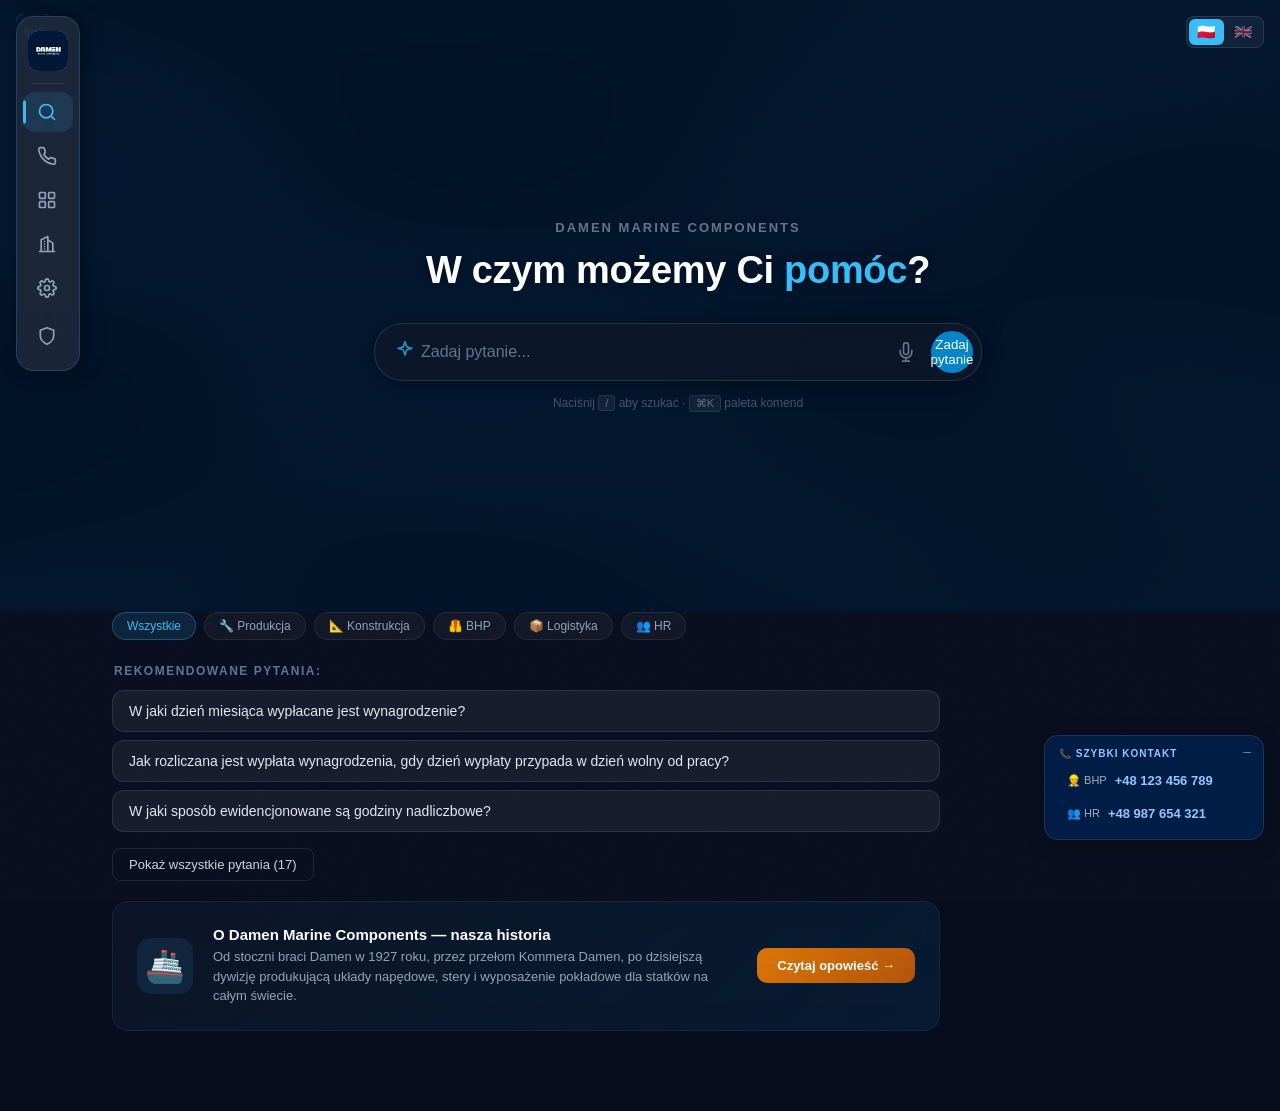
==== index.html @ 65c5326a "Fix mobile layout for iPhone 14 — viewport-fit, safe areas, overflow - Add viewport-fit=cover for iO" ====
<!DOCTYPE html>
<html lang="pl">
<head>
    <title>Damen FAQ — Asystent dla pracowników</title>
    <meta charset="UTF-8">
    <meta name="viewport" content="width=device-width, initial-scale=1.0, maximum-scale=1.0, user-scalable=no, viewport-fit=cover">
    <meta name="description" content="FAQ dla nowych pracowników i gości — pierwszy dzień, godziny pracy, urlopy, BHP, IT i codzienne sprawy.">
    <meta name="theme-color" content="#070D1E">
    <meta name="apple-mobile-web-app-capable" content="yes">
    <meta name="apple-mobile-web-app-status-bar-style" content="black-translucent">
    <meta name="apple-mobile-web-app-title" content="Damen FAQ">
    <link rel="manifest" href="manifest.json">
    <link rel="icon" href="images/Damen Marine logo.png">
    <link rel="apple-touch-icon" href="images/Damen Marine logo.png">
    <link rel="stylesheet" href="style.css">
    <style>
    /* ═══════════════════════════════════════════════════════════════════════
       GLOBAL RESET & MOBILE VIEWPORT FIX
       ═══════════════════════════════════════════════════════════════════════ */
    *, *::before, *::after { box-sizing: border-box; margin: 0; padding: 0; }
    html, body {
        width: 100%;
        max-width: 100%;
        min-height: 100dvh;
        overflow-x: hidden;
        position: relative;
        background: #070D1E;
        padding-top: env(safe-area-inset-top);
        padding-bottom: env(safe-area-inset-bottom);
        padding-left: env(safe-area-inset-left);
        padding-right: env(safe-area-inset-right);
    }

    /* ═══════════════ VERTICAL SIDEBAR (inline to guarantee load) ═══════════ */
    .vsidebar {
        position: fixed;
        top: 16px; left: 16px;
        width: 64px;
        background: rgba(30, 41, 59, 0.9);
        backdrop-filter: blur(16px);
        -webkit-backdrop-filter: blur(16px);
        border: 1px solid rgba(56, 189, 248, 0.2);
        border-radius: 18px;
        z-index: 9990;
        display: flex;
        flex-direction: column;
        align-items: center;
        padding: 14px 0;
        gap: 4px;
        box-shadow: 4px 0 20px rgba(0, 0, 0, 0.35);
        transition: width 0.3s cubic-bezier(0.23, 1, 0.32, 1);
    }
    .vsidebar:hover { width: 180px; }
    .vs-logo {
        width: 40px; height: 40px;
        background: #38BDF8;
        border-radius: 10px;
        display: flex;
        align-items: center;
        justify-content: center;
        overflow: hidden;
        flex-shrink: 0;
        margin-bottom: 4px;
        text-decoration: none;
    }
    .vs-logo img { width: 100%; height: 100%; object-fit: contain; }
    .vs-logo:hover { transform: scale(1.08); transition: transform 0.2s; }
    .vs-divider {
        width: 32px; height: 1px;
        background: rgba(255,255,255,0.1);
        margin: 4px 0;
        flex-shrink: 0;
    }
    .vs-link {
        display: flex;
        align-items: center;
        gap: 12px;
        width: calc(100% - 12px);
        padding: 10px 14px;
        border-radius: 12px;
        color: #94A3B8;
        text-decoration: none;
        transition: all 0.2s;
        position: relative;
        overflow: hidden;
        white-space: nowrap;
    }
    .vs-link svg { flex-shrink: 0; min-width: 20px; }
    .vs-label {
        font-size: 13px;
        font-weight: 500;
        opacity: 0;
        width: 0;
        overflow: hidden;
        transition: opacity 0.25s, width 0.25s;
        pointer-events: none;
    }
    .vsidebar:hover .vs-label {
        opacity: 1;
        width: auto;
        pointer-events: auto;
    }
    .vs-link:hover {
        background: rgba(255,255,255,0.06);
        color: #E2E8F0;
        transform: translateX(2px);
    }
    .vs-link.active {
        background: rgba(56, 189, 248, 0.12);
        color: #38BDF8;
    }
    .vs-link.active::before {
        content: '';
        position: absolute;
        left: 0; top: 20%; bottom: 20%;
        width: 3px;
        background: #38BDF8;
        border-radius: 0 3px 3px 0;
    }
    .vs-spacer { flex: 1; }
    .vs-bhp { margin-top: auto; }
    @media (max-width: 768px) {
        .vsidebar {
            position: fixed;
            top: auto; bottom: 0; left: 0; right: 0;
            width: 100%; height: 60px;
            flex-direction: row;
            justify-content: space-around;
            align-items: center;
            border-radius: 0;
            padding: 0 8px;
            gap: 0;
            border: none;
            border-top: 1px solid rgba(56, 189, 248, 0.15);
            box-shadow: 0 -4px 20px rgba(0, 0, 0, 0.4);
        }
        .vsidebar:hover { width: 100%; }
        .vs-logo, .vs-divider, .vs-spacer { display: none; }
        .vs-label { display: none !important; opacity: 0 !important; width: 0 !important; }
        .vs-link {
            width: auto; flex-direction: column; gap: 2px;
            padding: 8px 12px; transform: none !important;
        }
        .vs-link::before { display: none !important; }
        .vs-link.active { background: rgba(56, 189, 248, 0.2); border-radius: 12px; }
        .vs-link svg { min-width: 22px; }
        .vs-link:hover { transform: none !important; background: rgba(255,255,255,0.06); }
        .quick-contact { bottom: calc(60px + env(safe-area-inset-bottom, 0px)); right: 10px; min-width: 180px; }
        .qc-minimize {
            position: absolute; top: 4px; right: 6px;
            width: 22px; height: 22px;
            display: flex; align-items: center; justify-content: center;
            background: rgba(255,255,255,0.08); border-radius: 50%;
            font-size: 16px; color: #94A3B8; z-index: 10;
        }
    }

    /* ═══════════════ COMMAND PALETTE (inline to guarantee load) ════════════ */
    .cp-overlay {
        position: fixed;
        top: 0; left: 0; right: 0; bottom: 0;
        background: rgba(0, 0, 0, 0.6);
        backdrop-filter: blur(8px);
        -webkit-backdrop-filter: blur(8px);
        z-index: 99999;
        display: flex;
        align-items: flex-start;
        justify-content: center;
        padding-top: 15vh;
        opacity: 0;
        pointer-events: none;
        transition: opacity 0.2s ease;
    }
    .cp-overlay.open { opacity: 1; pointer-events: all; }
    .cp-modal {
        width: 560px; max-width: 92vw; max-height: 60vh;
        background: #1E293B;
        border: 1px solid rgba(255,255,255,0.1);
        border-radius: 16px;
        box-shadow: 0 20px 60px rgba(0,0,0,0.5);
        overflow: hidden;
        transform: scale(0.96) translateY(-10px);
        transition: transform 0.2s cubic-bezier(0.23,1,0.32,1);
    }
    .cp-overlay.open .cp-modal { transform: scale(1) translateY(0); }
    .cp-search-row {
        display: flex; align-items: center; gap: 10px;
        padding: 14px 16px;
        border-bottom: 1px solid rgba(255,255,255,0.08);
    }
    .cp-icon { font-size: 16px; color: #38BDF8; flex-shrink: 0; width: 24px; text-align: center; }
    .cp-search-row input {
        flex: 1; background: transparent; border: none;
        color: #fff; font-size: 15px; outline: none; font-family: inherit;
    }
    .cp-search-row input::placeholder { color: #64748B; }
    .cp-kbd {
        font-size: 11px; padding: 2px 8px; border-radius: 4px;
        background: rgba(255,255,255,0.06); border: 1px solid rgba(255,255,255,0.1);
        color: #94A3B8; font-family: inherit;
    }
    .cp-results { overflow-y: auto; max-height: calc(60vh - 90px); padding: 8px; }
    .cp-group { margin-bottom: 8px; }
    .cp-group-title {
        font-size: 11px; font-weight: 700; color: #64748B;
        text-transform: uppercase; letter-spacing: 0.8px; padding: 8px 12px 4px;
    }
    .cp-item {
        display: flex; align-items: center; gap: 10px;
        padding: 10px 12px; border-radius: 10px; cursor: pointer;
        font-size: 14px; color: #CBD5E1; transition: background 0.1s;
    }
    .cp-item:hover, .cp-item.active { background: rgba(56,189,248,0.1); color: #38BDF8; }
    .cp-item-icon { font-size: 16px; width: 24px; text-align: center; flex-shrink: 0; }
    .cp-item-hint { margin-left: auto; font-size: 11px; color: #64748B; }
    .cp-empty { text-align: center; padding: 24px; color: #64748B; font-size: 13px; }
    .cp-footer {
        display: flex; gap: 16px; padding: 10px 16px;
        border-top: 1px solid rgba(255,255,255,0.08); font-size: 11px; color: #64748B;
    }

    /* ── Hero Section ─────────────────────────────────────────────────── */
    .hero {
        min-height: 68vh;
        display: flex;
        flex-direction: column;
        align-items: center;
        justify-content: center;
        padding: 40px 20px 20px 96px;
        position: relative;
        z-index: 1;
        width: 100%;
        max-width: 100%;
        box-sizing: border-box;
        overflow: hidden;
    }
    @media (max-width: 768px) {
        .hero {
            min-height: 72vh;
            padding: max(16px, env(safe-area-inset-top)) 16px 16px 16px;
        }
    }

    .hero-top {
        position: absolute;
        top: 0; left: 0; right: 0;
        width: 100%;
        display: flex;
        align-items: center;
        justify-content: space-between;
        padding: 14px 16px;
        z-index: 5;
        box-sizing: border-box;
    }
    @media (max-width: 768px) {
        .hero-top {
            padding: max(10px, env(safe-area-inset-top)) 12px 10px 12px;
        }
    }
    .hero-logo {
        height: 36px;
        width: auto;
        background: #38BDF8;
        border-radius: 8px;
        display: flex;
        align-items: center;
        justify-content: center;
        overflow: hidden;
        flex-shrink: 0;
        margin: 0;
        margin-right: auto;
        object-fit: contain;
    }
    .hero-logo img { width: 100%; height: 100%; object-fit: contain; }
    .hero-logo:hover { transform: scale(1.05); transition: transform 0.2s; }
    @media (max-width: 768px) {
        .hero-logo { height: 32px; }
    }

    .hero-nav {
        display: flex;
        align-items: center;
        gap: 8px;
    }
    .hero-lang {
        display: flex;
        gap: 2px;
        background: rgba(255,255,255,0.06);
        border: 1px solid rgba(255,255,255,0.1);
        border-radius: 8px;
        padding: 2px;
    }
    .hero-lang a {
        text-decoration: none;
        font-size: 15px;
        padding: 4px 8px;
        border-radius: 6px;
        transition: all 0.2s;
        color: rgba(255,255,255,0.5);
    }
    .hero-lang a.active {
        background: #38BDF8;
        color: #fff;
    }
    .hero-lang a:hover:not(.active) {
        background: rgba(255,255,255,0.08);
        color: #fff;
    }

    .hero-content {
        text-align: center;
        max-width: 640px;
        width: 100%;
        box-sizing: border-box;
        position: relative;
        z-index: 2;
        padding: 0 16px;
    }
    @media (max-width: 768px) {
        .hero-content {
            padding: 0;
            max-width: 100%;
        }
    }

    .hero-greeting {
        font-size: 13px;
        color: #64748B;
        letter-spacing: 2px;
        text-transform: uppercase;
        font-weight: 600;
        margin-bottom: 12px;
    }

    .hero h1 {
        font-size: clamp(26px, 5vw, 38px);
        font-weight: 700;
        color: #FFFFFF;
        line-height: 1.25;
        margin-bottom: 28px;
        letter-spacing: -0.3px;
        text-shadow: 0 2px 12px rgba(0,0,0,0.3);
    }
    .hero h1 span {
        color: #38BDF8;
    }

    /* ── AI Chat Style Search ──────────────────────────────────────── */
    .hero-search {
        position: relative;
        max-width: 680px;
        width: 100%;
        margin: 0 auto;
        box-sizing: border-box;
    }

    /* Sonar glow behind the capsule */
    .hero-search-glow {
        position: absolute;
        top: 50%; left: 50%;
        transform: translate(-50%, -50%);
        width: 120%; height: 200%;
        background: radial-gradient(ellipse, rgba(56,189,248,0) 0%, transparent 70%);
        pointer-events: none;
        transition: opacity 0.5s;
        opacity: 0;
        z-index: 0;
    }
    .hero-search.focused .hero-search-glow {
        opacity: 1;
        animation: sonarPulse 2.5s ease-in-out infinite;
    }
    @keyframes sonarPulse {
        0%   { transform: translate(-50%,-50%) scale(1);    opacity: 0.5; }
        50%  { transform: translate(-50%,-50%) scale(1.12); opacity: 0.25; }
        100% { transform: translate(-50%,-50%) scale(1);    opacity: 0.5; }
    }

    /* Capsule container */
    .hero-search-inner {
        position: relative;
        z-index: 1;
        display: flex;
        align-items: center;
        gap: 6px;
        background: rgba(15, 23, 42, 0.75);
        backdrop-filter: blur(16px);
        -webkit-backdrop-filter: blur(16px);
        border: 1px solid rgba(255, 255, 255, 0.12);
        border-radius: 28px;
        padding: 6px 8px 6px 20px;
        min-height: 58px;
        box-shadow: 0 4px 24px rgba(0, 0, 0, 0.3), 0 0 0 0 rgba(56, 189, 248, 0);
        transition: border-color 0.35s, box-shadow 0.35s;
    }
    .hero-search.focused .hero-search-inner {
        border-color: rgba(56, 189, 248, 0.5);
        box-shadow: 0 0 25px rgba(56, 189, 248, 0.2), 0 10px 30px rgba(0, 0, 0, 0.4);
    }

    /* Sparkle / AI icon left */
    .hero-sparkle {
        flex-shrink: 0;
        color: #38BDF8;
        opacity: 0.7;
        transition: opacity 0.3s;
    }
    .hero-search.focused .hero-sparkle { opacity: 1; }

    /* Text input */
    .hero-search-inner input {
        flex: 1;
        background: transparent;
        border: none;
        outline: none;
        color: #FFFFFF;
        font-size: 16px;
        font-family: inherit;
        min-width: 0;
        padding: 8px 0;
    }
    .hero-search-inner input::placeholder {
        color: #64748B;
    }

    /* Mic button inside capsule */
    .hero-mic {
        width: 38px; height: 38px;
        display: flex;
        align-items: center;
        justify-content: center;
        background: transparent;
        border: none;
        border-radius: 50%;
        color: #64748B;
        cursor: pointer;
        transition: all 0.25s;
        flex-shrink: 0;
    }
    .hero-mic:hover {
        background: rgba(255,255,255,0.08);
        color: #94A3B8;
    }
    .hero-mic.listening {
        color: #F87171;
        animation: micPulse 1.2s ease-in-out infinite;
    }
    @keyframes micPulse {
        0%, 100% { transform: scale(1); }
        50% { transform: scale(1.15); }
    }

    /* Search / submit button — circular */
    .hero-search-btn {
        width: 42px; height: 42px;
        padding: 0;
        display: flex;
        align-items: center;
        justify-content: center;
        background: #0284C7;
        color: #FFFFFF;
        border: none;
        border-radius: 50%;
        cursor: pointer;
        transition: all 0.2s;
        flex-shrink: 0;
    }
    .hero-search-btn:hover {
        background: #0369A1;
        transform: scale(1.06);
        box-shadow: 0 4px 14px rgba(2, 132, 199, 0.35);
    }
    .hero-search-btn:active {
        transform: scale(0.96);
    }

    .hero-hint {
        margin-top: 14px;
        font-size: 12px;
        color: #475569;
    }
    .hero-hint kbd {
        display: inline-block;
        padding: 1px 6px;
        background: rgba(255,255,255,0.06);
        border: 1px solid rgba(255,255,255,0.1);
        border-radius: 4px;
        font-family: inherit;
        font-size: 11px;
        color: #64748B;
    }

    /* ═══════════════ SEARCH MODULE WRAPPER ═══════════════════════════════ */
    .search-module-wrapper {
        width: 100%;
        max-width: 680px;
        margin: 0 auto;
        box-sizing: border-box;
    }

    /* ═══════════════ SEARCH RESULTS CONTAINER ══════════════════════════ */
    .search-results-container {
        max-height: 0;
        opacity: 0;
        overflow: hidden;
        margin-top: 0;
        transform: translateY(-8px);
        transition: max-height 0.4s cubic-bezier(0.16, 1, 0.3, 1),
                    opacity 0.3s ease,
                    margin-top 0.3s ease,
                    transform 0.3s ease;
    }
    body.is-searching .search-results-container {
        max-height: 70vh;
        opacity: 1;
        margin-top: 14px;
        transform: translateY(0);
        overflow-y: auto;
        scrollbar-width: thin;
        scrollbar-color: rgba(56,189,248,0.3) transparent;
    }
    body.is-searching .search-results-container::-webkit-scrollbar {
        width: 6px;
    }
    body.is-searching .search-results-container::-webkit-scrollbar-track {
        background: transparent;
    }
    body.is-searching .search-results-container::-webkit-scrollbar-thumb {
        background: rgba(56,189,248,0.3);
        border-radius: 3px;
    }

    /* ═══════════════ IS-SEARCHING STATE TRANSITIONS ══════════════════════ */
    .hero {
        transition: min-height 0.4s cubic-bezier(0.16, 1, 0.3, 1),
                    padding 0.4s cubic-bezier(0.16, 1, 0.3, 1);
    }
    body.is-searching .hero {
        min-height: 32vh;
        padding-top: 20px;
        padding-bottom: 12px;
    }
    @media (max-width: 600px) {
        body.is-searching .hero { min-height: 36vh; padding-top: 16px; }
    }

    .hero-hint,
    .cat-pills,
    .rec-section,
    .story-banner,
    .answer-section {
        transition: opacity 0.3s ease, max-height 0.4s ease, transform 0.3s ease;
    }
    body.is-searching .hero-hint,
    body.is-searching .cat-pills,
    body.is-searching .rec-section,
    body.is-searching .story-banner,
    body.is-searching .answer-section {
        opacity: 0;
        pointer-events: none;
        max-height: 0;
        overflow: hidden;
        transform: translateY(-10px);
    }

    /* ═══════════════ RESULT CARDS (Glassmorphism) ════════════════════════ */
    .sr-card {
        background: rgba(15, 23, 42, 0.85);
        backdrop-filter: blur(16px);
        -webkit-backdrop-filter: blur(16px);
        border: 1px solid rgba(56, 189, 248, 0.2);
        border-radius: 14px;
        padding: 18px 20px;
        margin-bottom: 10px;
        cursor: pointer;
        transition: border-color 0.2s, transform 0.15s, box-shadow 0.2s;
        position: relative;
    }
    .sr-card:hover {
        border-color: rgba(56, 189, 248, 0.4);
        transform: translateY(-2px);
        box-shadow: 0 8px 24px rgba(0, 0, 0, 0.3);
    }
    .sr-card-question {
        font-size: 1.05rem;
        font-weight: 700;
        color: #FFFFFF;
        line-height: 1.35;
        margin-bottom: 8px;
    }
    .sr-card-question mark {
        background: rgba(56, 189, 248, 0.25);
        color: #7DD3FC;
        border-radius: 3px;
        padding: 0 2px;
    }
    .sr-card-answer {
        font-size: 0.925rem;
        color: #CBD5E1;
        line-height: 1.55;
        margin-bottom: 10px;
    }
    .sr-card-answer mark {
        background: rgba(56, 189, 248, 0.2);
        color: #93C5FD;
        border-radius: 3px;
        padding: 0 2px;
    }
    .sr-card-badge {
        display: inline-block;
        font-size: 0.65rem;
        font-weight: 700;
        text-transform: uppercase;
        letter-spacing: 0.5px;
        color: #7DD3FC;
        background: rgba(56, 189, 248, 0.12);
        border: 1px solid rgba(56, 189, 248, 0.25);
        padding: 3px 10px;
        border-radius: 20px;
    }
    .sr-card-arrow {
        position: absolute;
        right: 18px;
        top: 50%;
        transform: translateY(-50%);
        color: #475569;
        font-size: 18px;
        transition: color 0.2s, transform 0.2s;
    }
    .sr-card:hover .sr-card-arrow {
        color: #38BDF8;
        transform: translateY(-50%) translateX(3px);
    }

    /* ═══════════════ EMPTY STATE ════════════════════════════════════════ */
    .sr-empty {
        text-align: center;
        padding: 40px 20px;
    }
    .sr-empty-icon {
        font-size: 36px;
        margin-bottom: 12px;
        opacity: 0.6;
    }
    .sr-empty-title {
        font-size: 1rem;
        font-weight: 600;
        color: #CBD5E1;
        margin-bottom: 6px;
    }
    .sr-empty-hint {
        font-size: 0.85rem;
        color: #64748B;
        line-height: 1.5;
    }

    @media (max-width: 768px) {
        .hero-search-inner { padding: 4px 6px 4px 14px; border-radius: 22px; min-height: 50px; gap: 4px; }
        .hero-search-inner input { font-size: 16px; padding: 6px 0; }
        .hero-sparkle { display: none; }
        .hero-search-btn { width: 36px; height: 36px; }
        .hero-mic { width: 36px; height: 36px; }
        .hero-hint { display: none; }
        .hero h1 { font-size: 22px; margin-bottom: 20px; }
        .hero-lang a { font-size: 14px; padding: 3px 6px; }
        .hero-greeting { font-size: 11px; letter-spacing: 1.5px; margin-bottom: 8px; }
    }

    /* ── Suggestions Dropdown (hero) ──────────────────────────────────── */
    .hero-suggestions {
        position: absolute;
        top: calc(100% + 6px);
        left: 0; right: 0;
        background: #0f172a;
        border: 1px solid rgba(255,255,255,0.1);
        border-radius: 14px;
        overflow: hidden;
        box-shadow: 0 12px 40px rgba(0,0,0,0.4);
        z-index: 20;
        display: none;
    }
    .hero-suggestions.show { display: block; }
    .hero-suggestion-item {
        padding: 12px 18px;
        cursor: pointer;
        font-size: 14px;
        color: #CBD5E1;
        border-bottom: 1px solid rgba(255,255,255,0.06);
        transition: background 0.12s;
    }
    .hero-suggestion-item:last-child { border-bottom: none; }
    .hero-suggestion-item:hover, .hero-suggestion-item.active {
        background: rgba(56, 189, 248, 0.08);
        color: #38BDF8;
    }

    /* ── Staggered Reveal Animations ──────────────────────────────────── */
    .reveal {
        opacity: 0;
        transform: translateY(30px);
    }
    .reveal.visible {
        animation: heroReveal 0.6s cubic-bezier(0.16, 1, 0.3, 1) forwards;
    }
    @keyframes heroReveal {
        from { opacity: 0; transform: translateY(30px); }
        to { opacity: 1; transform: translateY(0); }
    }

    /* ── Content Below Hero ───────────────────────────────────────────── */
    .below-hero {
        width: 100%;
        max-width: 860px;
        margin: 0 auto;
        margin-left: 96px;
        padding: 0 16px 80px;
        position: relative;
        z-index: 1;
        box-sizing: border-box;
    }
    @media (max-width: 768px) {
        .below-hero {
            margin-left: 0;
            padding: 0 16px calc(80px + env(safe-area-inset-bottom, 0px));
        }
    }

    /* ── Recommended Questions ────────────────────────────────────────── */
    .rec-section {
        margin-bottom: 20px;
    }
    .rec-section h3 {
        font-size: 12px;
        color: #64748B;
        text-transform: uppercase;
        letter-spacing: 1.5px;
        font-weight: 600;
        margin-bottom: 12px;
        padding-left: 2px;
    }
    .rec-card {
        display: flex;
        align-items: center;
        gap: 14px;
        padding: 14px 18px;
        margin-bottom: 8px;
        background: rgba(15, 23, 42, 0.6);
        backdrop-filter: blur(12px);
        -webkit-backdrop-filter: blur(12px);
        border: 1px solid rgba(255,255,255,0.06);
        border-radius: 14px;
        cursor: pointer;
        transition: all 0.2s;
        text-decoration: none;
        color: inherit;
    }
    .rec-card:hover {
        background: rgba(56, 189, 248, 0.06);
        border-color: rgba(56, 189, 248, 0.2);
        transform: translateX(4px);
    }
    .rec-icon {
        font-size: 20px;
        width: 36px;
        height: 36px;
        display: flex;
        align-items: center;
        justify-content: center;
        background: rgba(56, 189, 248, 0.1);
        border-radius: 10px;
        flex-shrink: 0;
    }
    .rec-text {
        flex: 1;
        min-width: 0;
    }
    .rec-text strong {
        display: block;
        font-size: 14px;
        font-weight: 600;
        color: #E2E8F0;
        margin-bottom: 2px;
    }
    .rec-text span {
        font-size: 12px;
        color: #64748B;
    }
    .rec-chevron {
        color: #475569;
        font-size: 18px;
        flex-shrink: 0;
        transition: transform 0.2s;
    }
    .rec-card:hover .rec-chevron {
        transform: translateX(3px);
        color: #38BDF8;
    }

    /* ── Category Pills ───────────────────────────────────────────────── */
    .cat-pills {
        display: flex;
        flex-wrap: wrap;
        gap: 8px;
        margin-bottom: 24px;
    }
    .cat-pill {
        padding: 6px 14px;
        background: rgba(255,255,255,0.04);
        border: 1px solid rgba(255,255,255,0.08);
        border-radius: 999px;
        font-size: 12px;
        color: #94A3B8;
        cursor: pointer;
        transition: all 0.2s;
        white-space: nowrap;
    }
    .cat-pill:hover, .cat-pill.active {
        background: rgba(56, 189, 248, 0.12);
        border-color: rgba(56, 189, 248, 0.3);
        color: #38BDF8;
    }

    /* ── Story Banner ─────────────────────────────────────────────────── */
    .story-banner {
        background: linear-gradient(135deg, rgba(15, 23, 42, 0.8) 0%, rgba(2, 132, 199, 0.12) 100%);
        backdrop-filter: blur(16px);
        -webkit-backdrop-filter: blur(16px);
        border: 1px solid rgba(255,255,255,0.06);
        border-radius: 16px;
        padding: 24px;
        display: flex;
        align-items: center;
        gap: 20px;
        transition: border-color 0.3s;
    }
    .story-banner:hover {
        border-color: rgba(56, 189, 248, 0.2);
    }
    .story-banner-icon {
        font-size: 32px;
        flex-shrink: 0;
        width: 56px;
        height: 56px;
        display: flex;
        align-items: center;
        justify-content: center;
        background: rgba(56, 189, 248, 0.1);
        border-radius: 14px;
    }
    .story-banner-text {
        flex: 1;
    }
    .story-banner-text h3 {
        font-size: 15px;
        font-weight: 700;
        color: #FFFFFF;
        margin-bottom: 4px;
    }
    .story-banner-text p {
        font-size: 13px;
        color: #94A3B8;
        line-height: 1.5;
    }
    .story-banner-btn {
        display: inline-flex;
        align-items: center;
        gap: 6px;
        padding: 10px 20px;
        background: linear-gradient(135deg, #D97706 0%, #B45309 100%);
        color: #FFFFFF;
        border: none;
        border-radius: 10px;
        font-size: 13px;
        font-weight: 600;
        cursor: pointer;
        text-decoration: none;
        transition: all 0.2s;
        white-space: nowrap;
        flex-shrink: 0;
    }
    .story-banner-btn:hover {
        transform: translateY(-1px);
        box-shadow: 0 4px 16px rgba(217, 119, 6, 0.3);
    }
    @media (max-width: 600px) {
        .story-banner { flex-direction: column; text-align: center; padding: 20px; }
        .story-banner-icon { margin: 0 auto; }
    }

    /* ── Answer Box ───────────────────────────────────────────────────── */
    .answer-section {
        margin-bottom: 24px;
    }
    .answer-box {
        background: rgba(15, 23, 42, 0.7);
        backdrop-filter: blur(16px);
        -webkit-backdrop-filter: blur(16px);
        border: 1px solid rgba(56, 189, 248, 0.15);
        border-radius: 16px;
        padding: 20px;
    }
    .answer-box h3 {
        font-size: 12px;
        color: #38BDF8;
        text-transform: uppercase;
        letter-spacing: 1px;
        margin-bottom: 10px;
    }
    .answer-box p {
        font-size: 15px;
        line-height: 1.7;
        color: #CBD5E1;
    }
    .answer-box strong { color: #38BDF8; }



    /* ═══════════════ PWA Install Modal (Dark Glassmorphism) ═══════════════ */
    .pwa-modal {
        position: fixed;
        top: 0; left: 0; right: 0; bottom: 0;
        background: rgba(0, 0, 0, 0.6);
        backdrop-filter: blur(6px);
        -webkit-backdrop-filter: blur(6px);
        z-index: 99990;
        display: flex;
        align-items: center;
        justify-content: center;
        padding: 16px;
        opacity: 0;
        pointer-events: none;
        transition: opacity 0.3s ease;
    }
    .pwa-modal.open {
        opacity: 1;
        pointer-events: all;
    }

    .pwa-card {
        width: 100%;
        max-width: 420px;
        background: rgba(15, 23, 42, 0.92);
        backdrop-filter: blur(24px);
        -webkit-backdrop-filter: blur(24px);
        border: 1px solid rgba(56, 189, 248, 0.25);
        border-radius: 20px;
        box-shadow: 0 24px 80px rgba(0, 0, 0, 0.5), 0 0 40px rgba(56, 189, 248, 0.08);
        padding: 28px 24px 24px;
        position: relative;
        transform: scale(0.94) translateY(12px);
        transition: transform 0.35s cubic-bezier(0.23, 1, 0.32, 1);
    }
    .pwa-modal.open .pwa-card {
        transform: scale(1) translateY(0);
    }

    .pwa-close {
        position: absolute;
        top: 12px; right: 14px;
        background: rgba(255, 255, 255, 0.06);
        border: 1px solid rgba(255, 255, 255, 0.08);
        color: #64748B;
        font-size: 16px;
        width: 30px; height: 30px;
        border-radius: 8px;
        cursor: pointer;
        display: flex;
        align-items: center;
        justify-content: center;
        transition: all 0.2s;
    }
    .pwa-close:hover {
        background: rgba(255, 255, 255, 0.12);
        color: #E2E8F0;
    }

    .pwa-header {
        text-align: center;
        margin-bottom: 20px;
    }
    .pwa-icon-wrap {
        width: 56px; height: 56px;
        margin: 0 auto 14px;
        background: rgba(56, 189, 248, 0.12);
        border-radius: 14px;
        display: flex;
        align-items: center;
        justify-content: center;
        overflow: hidden;
    }
    .pwa-logo {
        width: 40px; height: 40px;
        object-fit: contain;
    }
    .pwa-header h2 {
        font-size: 18px;
        font-weight: 700;
        color: #FFFFFF;
        margin-bottom: 6px;
        line-height: 1.3;
    }
    .pwa-header p {
        font-size: 13px;
        color: #94A3B8;
        line-height: 1.5;
    }

    .pwa-tabs {
        display: flex;
        gap: 6px;
        margin-bottom: 18px;
        background: rgba(255, 255, 255, 0.04);
        border-radius: 12px;
        padding: 4px;
    }
    .pwa-tab {
        flex: 1;
        display: flex;
        align-items: center;
        justify-content: center;
        gap: 6px;
        padding: 10px 12px;
        background: transparent;
        border: none;
        border-radius: 10px;
        font-size: 13px;
        font-weight: 600;
        color: #64748B;
        cursor: pointer;
        transition: all 0.2s;
        font-family: inherit;
    }
    .pwa-tab:hover {
        color: #94A3B8;
        background: rgba(255, 255, 255, 0.04);
    }
    .pwa-tab svg { flex-shrink: 0; }
    .pwa-modal[data-tab="android"] .pwa-tab[data-tab="android"],
    .pwa-modal[data-tab="ios"] .pwa-tab[data-tab="ios"] {
        background: rgba(56, 189, 248, 0.15);
        color: #38BDF8;
    }
    #pwa-steps-ios { display: none; }
    .pwa-modal[data-tab="ios"] #pwa-steps-ios { display: block; }
    .pwa-modal[data-tab="ios"] #pwa-steps-android { display: none; }

    .pwa-steps {
        margin-bottom: 20px;
    }
    .pwa-step {
        display: flex;
        gap: 12px;
        align-items: flex-start;
        padding: 10px 0;
        border-bottom: 1px solid rgba(255, 255, 255, 0.05);
    }
    .pwa-step:last-child { border-bottom: none; }
    .pwa-step-num {
        width: 24px; height: 24px;
        background: rgba(56, 189, 248, 0.15);
        color: #38BDF8;
        border-radius: 8px;
        display: flex;
        align-items: center;
        justify-content: center;
        font-size: 12px;
        font-weight: 700;
        flex-shrink: 0;
        margin-top: 1px;
    }
    .pwa-step-text {
        font-size: 13px;
        color: #CBD5E1;
        line-height: 1.5;
    }
    .pwa-step-text strong {
        color: #FFFFFF;
        font-weight: 600;
    }

    .pwa-actions {
        display: flex;
        gap: 8px;
        margin-bottom: 12px;
    }
    .pwa-btn-primary {
        flex: 1;
        padding: 12px 16px;
        background: #0284C7;
        color: #FFFFFF;
        border: none;
        border-radius: 12px;
        font-size: 14px;
        font-weight: 700;
        cursor: pointer;
        transition: all 0.2s;
        font-family: inherit;
    }
    .pwa-btn-primary:hover {
        background: #0369A1;
        transform: translateY(-1px);
        box-shadow: 0 4px 16px rgba(2, 132, 199, 0.3);
    }
    .pwa-btn-secondary {
        padding: 12px 16px;
        background: rgba(255, 255, 255, 0.06);
        color: #94A3B8;
        border: 1px solid rgba(255, 255, 255, 0.08);
        border-radius: 12px;
        font-size: 13px;
        font-weight: 500;
        cursor: pointer;
        transition: all 0.2s;
        font-family: inherit;
        white-space: nowrap;
    }
    .pwa-btn-secondary:hover {
        background: rgba(255, 255, 255, 0.1);
        color: #CBD5E1;
    }

    .pwa-hint {
        text-align: center;
        font-size: 11px;
        color: #475569;
        line-height: 1.4;
    }

    @media (max-width: 480px) {
        .pwa-card { padding: 24px 18px 20px; border-radius: 16px; }
        .pwa-header h2 { font-size: 16px; }
        .pwa-step-text { font-size: 12px; }
        .pwa-actions { flex-direction: column; }
        .pwa-btn-primary, .pwa-btn-secondary { width: 100%; text-align: center; }
    }
    </style>
</head>
<body>
    <!-- ═══════════════ VERTICAL SIDEBAR (Desktop) / BOTTOM BAR (Mobile) ═══ -->
    <nav class="vsidebar" id="vsidebar">
        <a href="https://www.damenmc.com/" target="_blank" rel="noopener" class="vs-logo" title="Damen Marine Components">
            <img src="images/Damen Marine logo.png" alt="Damen">
        </a>
        <div class="vs-divider"></div>
        <a href="index.html" class="vs-link active" data-tip="FAQ">
            <svg width="20" height="20" viewBox="0 0 24 24" fill="none" stroke="currentColor" stroke-width="2" stroke-linecap="round" stroke-linejoin="round"><circle cx="11" cy="11" r="8"/><line x1="21" y1="21" x2="16.65" y2="16.65"/></svg>
            <span class="vs-label">FAQ</span>
        </a>
        <a href="contacts.html" class="vs-link" data-tip="Kontakty">
            <svg width="20" height="20" viewBox="0 0 24 24" fill="none" stroke="currentColor" stroke-width="2" stroke-linecap="round" stroke-linejoin="round"><path d="M22 16.92v3a2 2 0 01-2.18 2 19.79 19.79 0 01-8.63-3.07 19.5 19.5 0 01-6-6 19.79 19.79 0 01-3.07-8.67A2 2 0 014.11 2h3a2 2 0 012 1.72c.127.96.361 1.903.7 2.81a2 2 0 01-.45 2.11L8.09 9.91a16 16 0 006 6l1.27-1.27a2 2 0 012.11-.45c.907.339 1.85.573 2.81.7A2 2 0 0122 16.92z"/></svg>
            <span class="vs-label">Kontakty</span>
        </a>
        <a href="contacts-v2.html" class="vs-link" data-tip="Kontakty v2">
            <svg width="20" height="20" viewBox="0 0 24 24" fill="none" stroke="currentColor" stroke-width="2" stroke-linecap="round" stroke-linejoin="round"><rect x="3" y="3" width="7" height="7" rx="1"/><rect x="14" y="3" width="7" height="7" rx="1"/><rect x="3" y="14" width="7" height="7" rx="1"/><rect x="14" y="14" width="7" height="7" rx="1"/></svg>
            <span class="vs-label">Bento</span>
        </a>
        <a href="o-damen.html" class="vs-link" data-tip="O nas">
            <svg width="20" height="20" viewBox="0 0 24 24" fill="none" stroke="currentColor" stroke-width="2" stroke-linecap="round" stroke-linejoin="round"><path d="M3 21h18"/><path d="M5 21V7l8-4v18"/><path d="M19 21V11l-6-4"/><path d="M9 9v.01"/><path d="M9 12v.01"/><path d="M9 15v.01"/><path d="M9 18v.01"/></svg>
            <span class="vs-label">O nas</span>
        </a>
        <a href="admin.html" class="vs-link" data-tip="Admin">
            <svg width="20" height="20" viewBox="0 0 24 24" fill="none" stroke="currentColor" stroke-width="2" stroke-linecap="round" stroke-linejoin="round"><circle cx="12" cy="12" r="3"/><path d="M19.4 15a1.65 1.65 0 00.33 1.82l.06.06a2 2 0 010 2.83 2 2 0 01-2.83 0l-.06-.06a1.65 1.65 0 00-1.82-.33 1.65 1.65 0 00-1 1.51V21a2 2 0 01-4 0v-.09A1.65 1.65 0 009 19.4a1.65 1.65 0 00-1.82.33l-.06.06a2 2 0 01-2.83-2.83l.06-.06A1.65 1.65 0 004.68 15a1.65 1.65 0 00-1.51-1H3a2 2 0 010-4h.09A1.65 1.65 0 004.6 9a1.65 1.65 0 00-.33-1.82l-.06-.06a2 2 0 012.83-2.83l.06.06A1.65 1.65 0 009 4.68a1.65 1.65 0 001-1.51V3a2 2 0 014 0v.09a1.65 1.65 0 001 1.51 1.65 1.65 0 001.82-.33l.06-.06a2 2 0 012.83 2.83l-.06.06A1.65 1.65 0 0019.4 9a1.65 1.65 0 001.51 1H21a2 2 0 010 4h-.09a1.65 1.65 0 00-1.51 1z"/></svg>
            <span class="vs-label">Admin</span>
        </a>
        <div class="vs-spacer"></div>
        <a href="#" class="vs-link vs-bhp" data-tip="BHP" id="sidebar-search">
            <svg width="20" height="20" viewBox="0 0 24 24" fill="none" stroke="currentColor" stroke-width="2" stroke-linecap="round" stroke-linejoin="round"><path d="M12 22s8-4 8-10V5l-8-3-8 3v7c0 6 8 10 8 10z"/></svg>
            <span class="vs-label">BHP</span>
        </a>
    </nav>

    <!-- Command Palette (Cmd+K) -->
    <div class="cp-overlay" id="cp-overlay">
        <div class="cp-modal" id="cp-modal">
            <div class="cp-search-row">
                <span class="cp-icon">⌘</span>
                <input type="text" id="cp-input" placeholder="Szukaj stron, pytań, kontaktów..." autocomplete="off" />
                <kbd class="cp-kbd">ESC</kbd>
            </div>
            <div class="cp-results" id="cp-results">
                <div class="cp-group">
                    <div class="cp-group-title">Strony</div>
                    <div class="cp-item" data-url="index.html"><span class="cp-item-icon">🏠</span>FAQ — Asystent dla pracowników<span class="cp-item-hint">Strona główna</span></div>
                    <div class="cp-item" data-url="contacts.html"><span class="cp-item-icon">📞</span>Kontakty (3D Wheel)<span class="cp-item-hint">Książka telefoniczna</span></div>
                    <div class="cp-item" data-url="contacts-v2.html"><span class="cp-item-icon">📋</span>Kontakty v2<span class="cp-item-hint">Bento Grid</span></div>
                    <div class="cp-item" data-url="o-damen.html"><span class="cp-item-icon">🚢</span>O Damen Marine Components<span class="cp-item-hint">Historia firmy</span></div>
                    <div class="cp-item" data-url="admin.html"><span class="cp-item-icon">⚙️</span>Panel admina<span class="cp-item-hint">Edycja FAQ</span></div>
                </div>
                <div class="cp-group" id="cp-faq-group" style="display:none;">
                    <div class="cp-group-title">Pytania FAQ</div>
                    <div id="cp-faq-items"></div>
                </div>
                <div class="cp-group" id="cp-contacts-group" style="display:none;">
                    <div class="cp-group-title">Kontakty</div>
                    <div id="cp-contact-items"></div>
                </div>
                <div class="cp-group">
                    <div class="cp-group-title">Skróty</div>
                    <div class="cp-item" data-action="scroll-top"><span class="cp-item-icon">⬆️</span>Przewiń do góry</div>
                    <div class="cp-item" data-action="show-all"><span class="cp-item-icon">📋</span>Pokaż wszystkie pytania</div>
                </div>
            </div>
            <div class="cp-footer">
                <span>↑↓ Nawigacja</span>
                <span>↵ Wybierz</span>
                <span>ESC Zamknij</span>
            </div>
        </div>
    </div>

    <!-- ═══════════════ HERO — Search First ═══════════════ -->
    <div class="hero">
        <div class="hero-top">
            <a href="https://www.damenmc.com/" target="_blank" rel="noopener" class="hero-logo"><img src="images/Damen Marine logo.png" alt="Damen Marine Components"></a>
            <div class="hero-nav">
                <div class="hero-lang">
                    <a href="#" id="lang-pl" class="active">🇵🇱</a>
                    <a href="#" id="lang-en">🇬🇧</a>
                </div>
            </div>
        </div>

        <div class="hero-content">
            <div class="hero-greeting" id="hero-greeting">DAMEN MARINE COMPONENTS</div>
            <h1 id="hero-title">W czym możemy Ci <span>pomóc</span>?</h1>

            <div class="search-module-wrapper">
                <div class="hero-search" id="hero-search">
                    <div class="hero-search-glow"></div>
                    <div class="hero-search-inner">
                        <span class="hero-sparkle">
                            <svg width="20" height="20" viewBox="0 0 24 24" fill="none" stroke="currentColor" stroke-width="2" stroke-linecap="round" stroke-linejoin="round">
                                <path d="M12 2l2.09 6.26L20.18 10l-6.09 1.74L12 18l-2.09-6.26L3.82 10l6.09-1.74z"/>
                            </svg>
                        </span>
                        <input type="text" id="question-input" placeholder="Zadaj pytanie lub opisz swój problem..." autocomplete="off" />
                        <button type="button" id="mic-btn" class="hero-mic" aria-label="Zadaj pytanie głosowo">
                            <svg width="20" height="20" viewBox="0 0 24 24" fill="none" stroke="currentColor" stroke-width="2" stroke-linecap="round" stroke-linejoin="round">
                                <path d="M12 1a3 3 0 0 0-3 3v8a3 3 0 0 0 6 0V4a3 3 0 0 0-3-3z"></path>
                                <path d="M19 10v2a7 7 0 0 1-14 0v-2"></path>
                                <line x1="12" y1="19" x2="12" y2="23"></line>
                                <line x1="8" y1="23" x2="16" y2="23"></line>
                            </svg>
                        </button>
                        <button id="ask-btn" class="hero-search-btn" aria-label="Szukaj">
                            <svg width="18" height="18" viewBox="0 0 24 24" fill="none" stroke="currentColor" stroke-width="2.5" stroke-linecap="round" stroke-linejoin="round">
                                <line x1="5" y1="12" x2="19" y2="12"></line>
                                <polyline points="12 5 19 12 12 19"></polyline>
                            </svg>
                        </button>
                    </div>
                    <div id="hero-suggestions" class="hero-suggestions"></div>
                </div>
                <div id="searchResults" class="search-results-container"></div>
            </div>

            <div class="hero-hint">Naciśnij <kbd>/</kbd> aby szukać &middot; <kbd>⌘K</kbd> paleta komend</div>
        </div>
    </div>

    <!-- ═══════════════ CONTENT — Staggered Reveal ═══════════════ -->
    <div class="below-hero">

        <!-- Answer (hidden by default) -->
        <div class="answer-section reveal" id="answer-box" style="display:none;">
            <div class="answer-box">
                <h3 id="answer-title">Odpowiedź</h3>
                <p id="answer-text"></p>
                <div id="answer-media"></div>
                <div id="answer-suggestions"></div>
            </div>
        </div>

        <!-- Category Pills -->
        <div class="cat-pills reveal" id="cat-pills">
            <span class="cat-pill active" data-cat="all">Wszystkie</span>
            <span class="cat-pill" data-cat="produkcja">🔧 Produkcja</span>
            <span class="cat-pill" data-cat="konstrukcja">📐 Konstrukcja</span>
            <span class="cat-pill" data-cat="bhp">🦺 BHP</span>
            <span class="cat-pill" data-cat="logistyka">📦 Logistyka</span>
            <span class="cat-pill" data-cat="hr">👥 HR</span>
        </div>

        <!-- Recommended Questions -->
        <div class="rec-section reveal" id="examples-section">
            <h3 id="examples-title">Rekomendowane pytania</h3>
            <div id="examples-list"></div>
        </div>

        <!-- Story Banner -->
        <div class="story-banner reveal" id="story-banner">
            <div class="story-banner-icon">🚢</div>
            <div class="story-banner-text">
                <h3 id="story-title">O Damen Marine Components</h3>
                <p id="story-text">Od stoczni braci Damen w 1927 roku po dzisiejszą dywizję produkującą układy napędowe i wyposażenie pokładowe dla statków na całym świecie.</p>
            </div>
            <a href="o-damen.html" class="story-banner-btn" id="story-cta">Poznaj nas →</a>
        </div>
    </div>

    <!-- Pływający dymek szybkiego kontaktu -->
    <div class="quick-contact" id="quick-contact">
        <button class="qc-minimize" id="qc-minimize" title="Zminimalizuj">–</button>
        <div class="qc-body">
            <div class="qc-title">📞 Szybki kontakt</div>
            <div class="qc-item">
                <span class="qc-role">👷 BHP</span>
                <a href="tel:+48123456789" class="qc-phone">+48 123 456 789</a>
            </div>
            <div class="qc-item">
                <span class="qc-role">👥 HR</span>
                <a href="tel:+48987654321" class="qc-phone">+48 987 654 321</a>
            </div>
        </div>
    </div>

    <script src="app.js"></script>
    <script>
    /* ── Hero Reveal Animation ──────────────────────────────────────── */
    (function() {
        var reveals = document.querySelectorAll('.reveal');
        // Stagger: each element appears 150ms after the previous
        reveals.forEach(function(el, i) {
            setTimeout(function() {
                el.classList.add('visible');
            }, 400 + i * 150);
        });
    })();

    /* ── Sonar Pulse on Focus ───────────────────────────────────────── */
    (function() {
        var search = document.getElementById('hero-search');
        var input = document.getElementById('question-input');
        if (!search || !input) return;
        input.addEventListener('focus', function() { search.classList.add('focused'); });
        input.addEventListener('blur', function() { search.classList.remove('focused'); });
    })();

    /* ── Web Speech API — Voice Search ──────────────────────────────── */
    (function() {
        var micBtn = document.getElementById('mic-btn');
        var input = document.getElementById('question-input');
        if (!micBtn || !input) return;

        var SpeechRecognition = window.SpeechRecognition || window.webkitSpeechRecognition;
        if (!SpeechRecognition) {
            micBtn.style.display = 'none';
            return;
        }

        var recognition = new SpeechRecognition();
        recognition.lang = 'pl-PL';
        recognition.interimResults = false;
        recognition.maxAlternatives = 1;
        var listening = false;

        micBtn.addEventListener('click', function() {
            if (listening) {
                recognition.stop();
                return;
            }
            recognition.start();
        });

        recognition.onstart = function() {
            listening = true;
            micBtn.classList.add('listening');
        };

        recognition.onresult = function(e) {
            var transcript = e.results[0][0].transcript;
            input.value = transcript;
            input.dispatchEvent(new Event('input'));
            // Auto-submit after short delay
            setTimeout(function() {
                var askBtn = document.getElementById('ask-btn');
                if (askBtn) askBtn.click();
            }, 300);
        };

        recognition.onend = function() {
            listening = false;
            micBtn.classList.remove('listening');
        };

        recognition.onerror = function(e) {
            listening = false;
            micBtn.classList.remove('listening');
            if (e.error !== 'no-speech' && e.error !== 'aborted') {
                console.warn('Speech recognition error:', e.error);
            }
        };
    })();

    /* ── "/" keyboard shortcut to focus search ──────────────────────── */
    document.addEventListener('keydown', function(e) {
        if (e.key === '/' && document.activeElement.tagName !== 'INPUT') {
            e.preventDefault();
            document.getElementById('question-input').focus();
        }
    });

    /* ═══════════════════════════════════════════════════════════════════════
       DYNAMIC SEARCH DOCKING — Search-First UX
       ═══════════════════════════════════════════════════════════════════════ */
    (function() {
        var input = document.getElementById('question-input');
        var results = document.getElementById('searchResults');
        var answerBox = document.getElementById('answer-box');
        if (!input || !results) return;

        var faqData = [];
        var MIN_CHARS = 2;

        // Load FAQ data
        fetch('api.json')
            .then(function(r) { return r.ok ? r.json() : []; })
            .then(function(d) { if (Array.isArray(d)) faqData = d; })
            .catch(function() {});

        function escH(s) {
            return String(s || '').replace(/&/g, '&amp;').replace(/</g, '&lt;').replace(/>/g, '&gt;').replace(/"/g, '&quot;');
        }

        function highlightText(text, query) {
            if (!query || query.length < 2) return escH(text);
            var words = query.toLowerCase().split(/\s+/).filter(function(w) { return w.length >= 2; });
            var result = escH(text);
            words.forEach(function(w) {
                var re = new RegExp('(' + w.replace(/[.*+?^${}()|[\]\\]/g, '\\$&') + ')', 'gi');
                result = result.replace(re, '<mark>$1</mark>');
            });
            return result;
        }

        function enterSearchMode() {
            document.body.classList.add('is-searching');
        }

        function exitSearchMode() {
            document.body.classList.remove('is-searching');
            results.innerHTML = '';
            results.style.maxHeight = '0';
        }

        function renderResults(matches, query) {
            if (!matches.length) {
                results.innerHTML =
                    '<div class="sr-empty">' +
                        '<div class="sr-empty-icon">🔍</div>' +
                        '<div class="sr-empty-title">Nie znaleźliśmy dokładnej odpowiedzi</div>' +
                        '<div class="sr-empty-hint">Skontaktuj się z mistrzem wydziału lub działem HR — pomożemy Ci znaleźć potrzebną informację.</div>' +
                    '</div>';
                return;
            }
            results.innerHTML = matches.map(function(item) {
                var q = (item.question && item.question.pl) || item.question || '';
                var a = (item.answer && item.answer.pl) || item.answer || '';
                var cat = (item.category && item.category.pl) || item.category || '';
                // Truncate answer to ~180 chars
                if (a.length > 180) a = a.substring(0, 180) + '…';
                return '<div class="sr-card" data-id="' + (item.id || '') + '">' +
                    '<div class="sr-card-question">' + highlightText(q, query) + '</div>' +
                    '<div class="sr-card-answer">' + highlightText(a, query) + '</div>' +
                    (cat ? '<span class="sr-card-badge">' + escH(cat) + '</span>' : '') +
                    '<span class="sr-card-arrow">›</span>' +
                '</div>';
            }).join('');
        }

        function searchFAQ(query) {
            var ql = query.toLowerCase().trim();
            if (ql.length < MIN_CHARS) {
                exitSearchMode();
                return;
            }
            enterSearchMode();
            var matches = faqData.filter(function(item) {
                var q = ((item.question && item.question.pl) || item.question || '').toLowerCase();
                var a = ((item.answer && item.answer.pl) || item.answer || '').toLowerCase();
                var c = ((item.category && item.category.pl) || item.category || '').toLowerCase();
                return q.indexOf(ql) !== -1 || a.indexOf(ql) !== -1 || c.indexOf(ql) !== -1;
            });
            renderResults(matches, ql);
        }

        // Input event listener
        var debounceTimer = null;
        input.addEventListener('input', function() {
            clearTimeout(debounceTimer);
            debounceTimer = setTimeout(function() {
                searchFAQ(input.value);
            }, 200);
        });

        // Click on result card → open FAQ answer
        results.addEventListener('click', function(e) {
            var card = e.target.closest('.sr-card');
            if (!card) return;
            var id = card.dataset.id;
            if (!id) return;
            var item = faqData.find(function(f) { return String(f.id) === String(id); });
            if (item) {
                // Use existing app.js answer mechanism
                var inputEl = document.getElementById('question-input');
                var q = (item.question && item.question.pl) || item.question || '';
                inputEl.value = q;
                var askBtn = document.getElementById('ask-btn');
                if (askBtn) askBtn.click();
            }
        });

        // Clear on Escape
        input.addEventListener('keydown', function(e) {
            if (e.key === 'Escape') {
                input.value = '';
                exitSearchMode();
                input.blur();
            }
        });
    })();

    /* ── PWA: Service Worker + Install Prompt ───────────────────────── */
    if ('serviceWorker' in navigator) {
        window.addEventListener('load', function() {
            navigator.serviceWorker.register('./service-worker.js').then(function(reg) {
                console.log('SW registered, scope:', reg.scope);
            }).catch(function(err) {
                console.warn('SW registration failed:', err);
            });
        });
    }

    /* ── PWA Install Prompt (Smart Module) ─────────────────────────── */
    var deferredPrompt = null;
    var COOLDOWN_DAYS = 14;
    var DISMISS_KEY = 'pwa_install_dismissed';

    function isAndroid() {
        return /android/i.test(navigator.userAgent);
    }
    function isIOS() {
        return /iphone|ipad|ipod/i.test(navigator.userAgent);
    }
    function isStandalone() {
        return window.matchMedia('(display-mode: standalone)').matches || window.navigator.standalone === true;
    }
    function isDismissed() {
        var ts = localStorage.getItem(DISMISS_KEY);
        if (!ts) return false;
        return (Date.now() - parseInt(ts, 10)) < (COOLDOWN_DAYS * 24 * 60 * 60 * 1000);
    }
    function dismissPWA() {
        localStorage.setItem(DISMISS_KEY, String(Date.now()));
        var modal = document.getElementById('pwa-modal');
        if (modal) modal.classList.remove('open');
    }
    function showPWAModal() {
        if (isStandalone() || isDismissed()) return;
        var modal = document.getElementById('pwa-modal');
        if (!modal) return;
        // Auto-detect OS
        var defaultTab = isAndroid() ? 'android' : (isIOS() ? 'ios' : 'android');
        modal.setAttribute('data-tab', defaultTab);
        modal.classList.add('open');
    }
    window.addEventListener('beforeinstallprompt', function(e) {
        e.preventDefault();
        deferredPrompt = e;
        setTimeout(showPWAModal, 1500);
    });
    // Fallback: show after 4s on iOS (no beforeinstallprompt)
    if (!window.addEventListener || isIOS()) {
        setTimeout(function() { if (!deferredPrompt) showPWAModal(); }, 4000);
    }
    document.addEventListener('DOMContentLoaded', function() {
        var modal = document.getElementById('pwa-modal');
        if (!modal) return;
        // Tab switching
        var tabs = modal.querySelectorAll('.pwa-tab');
        tabs.forEach(function(tab) {
            tab.addEventListener('click', function() {
                modal.setAttribute('data-tab', tab.dataset.tab);
            });
        });
        // Install button (Android native)
        var installBtn = document.getElementById('pwa-install-native');
        if (installBtn) {
            installBtn.addEventListener('click', function() {
                if (!deferredPrompt) return;
                deferredPrompt.prompt();
                deferredPrompt.userChoice.then(function(r) {
                    if (r.outcome === 'accepted') console.log('PWA installed');
                    deferredPrompt = null;
                    dismissPWA();
                });
            });
        }
        // Dismiss buttons
        var closeBtn = document.getElementById('pwa-modal-close');
        if (closeBtn) closeBtn.addEventListener('click', dismissPWA);
        var dismissBtn = document.getElementById('pwa-modal-dismiss');
        if (dismissBtn) dismissBtn.addEventListener('click', dismissPWA);
        // Overlay click
        modal.addEventListener('click', function(e) {
            if (e.target === modal) dismissPWA();
        });
    });

    /* ── Quick Contact toggle ───────────────────────────────────────── */
    document.addEventListener('DOMContentLoaded', function() {
        var qcMin = document.getElementById('qc-minimize');
        var qc = document.getElementById('quick-contact');
        if (qcMin && qc) {
            qcMin.addEventListener('click', function() {
                qc.classList.toggle('minimized');
                qcMin.textContent = qc.classList.contains('minimized') ? '+' : '–';
            });
        }
    });

    /* ── Sidebar search → opens command palette ────────────────────── */
    document.addEventListener('DOMContentLoaded', function() {
        var sidebarSearch = document.getElementById('sidebar-search');
        if (sidebarSearch) {
            sidebarSearch.addEventListener('click', function(e) {
                e.preventDefault();
                setTimeout(function() { openPalette(); }, 200);
            });
        }

        /* ── Command Palette ────────────────────────────────────────── */
        var cpOverlay = document.getElementById('cp-overlay');
        var cpInput = document.getElementById('cp-input');
        var cpResults = document.getElementById('cp-results');
        var cpFaqItems = document.getElementById('cp-faq-items');
        var cpFaqGroup = document.getElementById('cp-faq-group');
        var cpContactItems = document.getElementById('cp-contact-items');
        var cpContactGroup = document.getElementById('cp-contact-group');
        var cpActiveIdx = -1;
        var faqData = [];
        var contactsData = [];

        function openPalette() {
            cpOverlay.classList.add('open');
            cpInput.value = '';
            cpActiveIdx = -1;
            cpInput.focus();
            filterPalette('');
        }
        function closePalette() { cpOverlay.classList.remove('open'); }

        fetch('api.json').then(function(r) { return r.ok ? r.json() : []; })
            .then(function(d) { if (Array.isArray(d)) faqData = d; }).catch(function() {});
        fetch('contacts.json').then(function(r) { return r.ok ? r.json() : []; })
            .then(function(d) { if (Array.isArray(d)) contactsData = d; }).catch(function() {});

        function filterPalette(q) {
            var ql = q.toLowerCase().trim();
            var visible = 0;
            var faqMatches = ql ? faqData.filter(function(f) {
                var hay = ((f.question && f.question.pl) || '') + ' ' + ((f.category && f.category.pl) || '');
                return hay.toLowerCase().indexOf(ql) !== -1;
            }).slice(0, 5) : [];
            if (faqMatches.length) {
                cpFaqGroup.style.display = '';
                cpFaqItems.innerHTML = faqMatches.map(function(f) {
                    return '<div class="cp-item" data-faq="' + f.id + '"><span class="cp-item-icon">❓</span>' + escH((f.question && f.question.pl) || '') + '</div>';
                }).join('');
                visible += faqMatches.length;
            } else { cpFaqGroup.style.display = 'none'; }

            var contactMatches = ql ? contactsData.filter(function(c) {
                return (c.name + ' ' + c.position_pl + ' ' + c.department).toLowerCase().indexOf(ql) !== -1;
            }).slice(0, 5) : [];
            if (contactMatches.length) {
                cpContactGroup.style.display = '';
                cpContactItems.innerHTML = contactMatches.map(function(c) {
                    return '<div class="cp-item" data-contact="' + escH(c.name) + '"><span class="cp-item-icon">👤</span>' + escH(c.name) + '<span class="cp-item-hint">' + escH(c.department) + (c.phone ? ' — ' + c.phone : '') + '</span></div>';
                }).join('');
                visible += contactMatches.length;
            } else { cpContactGroup.style.display = 'none'; }

            var items = cpResults.querySelectorAll('.cp-group:not(#cp-faq-group):not(#cp-contacts-group) .cp-item');
            items.forEach(function(item) {
                if (!ql) { item.style.display = ''; visible++; return; }
                var match = item.textContent.toLowerCase().indexOf(ql) !== -1;
                item.style.display = match ? '' : 'none';
                if (match) visible++;
            });
            var existing = cpResults.querySelector('.cp-empty');
            if (existing) existing.remove();
            if (visible === 0 && ql) {
                var empty = document.createElement('div');
                empty.className = 'cp-empty';
                empty.textContent = 'Brak wyników dla "' + q + '"';
                cpResults.appendChild(empty);
            }
            cpActiveIdx = -1;
            updateActiveItem();
        }
        function getVisibleItems() {
            return Array.from(cpResults.querySelectorAll('.cp-item:not([style*="display: none"])'));
        }
        function updateActiveItem() {
            var items = getVisibleItems();
            items.forEach(function(item, i) { item.classList.toggle('active', i === cpActiveIdx); });
            if (cpActiveIdx >= 0 && items[cpActiveIdx]) items[cpActiveIdx].scrollIntoView({ block: 'nearest' });
        }
        function executeItem(item) {
            if (!item) return;
            closePalette();
            if (item.dataset.url) {
                if (document.startViewTransition) document.startViewTransition(function() { window.location.href = item.dataset.url; });
                else window.location.href = item.dataset.url;
            } else if (item.dataset.faq) {
                var input = document.getElementById('question-input');
                var fd = faqData.find(function(f) { return String(f.id) === String(item.dataset.faq); });
                if (fd && fd.question && fd.question.pl) { input.value = fd.question.pl; document.getElementById('ask-btn').click(); }
            } else if (item.dataset.action === 'scroll-top') {
                window.scrollTo({ top: 0, behavior: 'smooth' });
            } else if (item.dataset.action === 'show-all') {
                var toggle = document.querySelector('.toggle-all');
                if (toggle) toggle.click();
            } else if (item.dataset.contact) {
                window.location.href = 'contacts.html';
            }
        }
        function escH(s) {
            return String(s || '').replace(/&/g, '&amp;').replace(/</g, '&lt;').replace(/>/g, '&gt;').replace(/"/g, '&quot;');
        }

        document.addEventListener('keydown', function(e) {
            if ((e.metaKey || e.ctrlKey) && e.key.toLowerCase() === 'k') {
                e.preventDefault();
                cpOverlay.classList.contains('open') ? closePalette() : openPalette();
            }
            if (e.key === 'Escape' && cpOverlay.classList.contains('open')) closePalette();
        });
        if (cpInput) {
            cpInput.addEventListener('input', function() { filterPalette(cpInput.value); });
            cpInput.addEventListener('keydown', function(e) {
                var items = getVisibleItems();
                if (e.key === 'ArrowDown') { e.preventDefault(); cpActiveIdx = Math.min(cpActiveIdx + 1, items.length - 1); updateActiveItem(); }
                else if (e.key === 'ArrowUp') { e.preventDefault(); cpActiveIdx = Math.max(cpActiveIdx - 1, 0); updateActiveItem(); }
                else if (e.key === 'Enter') { e.preventDefault(); executeItem(items[cpActiveIdx] || items[0]); }
            });
        }
        cpResults.addEventListener('click', function(e) { var item = e.target.closest('.cp-item'); if (item) executeItem(item); });
        cpOverlay.addEventListener('click', function(e) { if (e.target === cpOverlay) closePalette(); });
    });
    </script>

    <!-- ═══════════════ PWA Install Modal ═══════════════ -->
    <div class="pwa-modal" id="pwa-modal" data-tab="android">
        <div class="pwa-card">
            <button class="pwa-close" id="pwa-modal-close" aria-label="Zamknij">✕</button>
            <div class="pwa-header">
                <div class="pwa-icon-wrap">
                    <img src="images/Damen Marine logo.png" alt="Damen" class="pwa-logo">
                </div>
                <h2>Zainstaluj aplikację na telefonie</h2>
                <p>Uzyskaj natychmiastowy dostęp do FAQ — bez pobierania plików ze sklepu</p>
            </div>
            <div class="pwa-tabs">
                <button class="pwa-tab" data-tab="android">
                    <svg width="18" height="18" viewBox="0 0 24 24" fill="none" stroke="currentColor" stroke-width="2"><circle cx="12" cy="5" r="1.5"/><circle cx="7" cy="10" r="1"/><circle cx="17" cy="10" r="1"/><path d="M5 10l-1 8a2 2 0 002 2h1a2 2 0 002-2v-5"/><path d="M19 10l1 8a2 2 0 01-2 2h-1a2 2 0 01-2-2v-5"/></svg>
                    Android
                </button>
                <button class="pwa-tab" data-tab="ios">
                    <svg width="18" height="18" viewBox="0 0 24 24" fill="none" stroke="currentColor" stroke-width="2"><rect x="5" y="2" width="14" height="20" rx="3"/><line x1="12" y1="18" x2="12" y2="18.01" stroke-width="3" stroke-linecap="round"/></svg>
                    iPhone / iPad
                </button>
            </div>
            <div class="pwa-steps" id="pwa-steps-android">
                <div class="pwa-step">
                    <div class="pwa-step-num">1</div>
                    <div class="pwa-step-text">Kliknij ikonę <strong>trzech pionowych kropek</strong> w prawym górnym rogu przeglądarki Chrome.</div>
                </div>
                <div class="pwa-step">
                    <div class="pwa-step-num">2</div>
                    <div class="pwa-step-text">Wybierz <strong>"Dodaj do ekranu głównego"</strong> lub <strong>"Zainstaluj aplikację"</strong>.</div>
                </div>
                <div class="pwa-step">
                    <div class="pwa-step-num">3</div>
                    <div class="pwa-step-text">Zatwierdź przyciskiem <strong>"Dodaj"</strong>. Skrót z logo Damen pojawi się na pulpicie.</div>
                </div>
            </div>
            <div class="pwa-steps" id="pwa-steps-ios" style="display:none;">
                <div class="pwa-step">
                    <div class="pwa-step-num">1</div>
                    <div class="pwa-step-text">Dotknij ikony <strong>"Udostępnij"</strong> (kwadrat ze strzałką ↗) na dolnym pasku Safari.</div>
                </div>
                <div class="pwa-step">
                    <div class="pwa-step-num">2</div>
                    <div class="pwa-step-text">Przewiń listę w dół i wybierz <strong>"Do ekranu początkowego"</strong> (Add to Home Screen).</div>
                </div>
                <div class="pwa-step">
                    <div class="pwa-step-num">3</div>
                    <div class="pwa-step-text">Kliknij <strong>"Dodaj"</strong> w prawym górnym rogu. Ikona Damen zostanie przypięta do ekranu głównego.</div>
                </div>
            </div>
            <div class="pwa-actions">
                <button class="pwa-btn-primary" id="pwa-install-native">⚡ Utwórz skrót</button>
                <button class="pwa-btn-secondary" id="pwa-modal-dismiss">Pokaż później</button>
            </div>
            <div class="pwa-hint">Skrót pozwala otwierać FAQ jednym kliknięciem — działa nawet offline.</div>
        </div>
    </div>

    <!-- WebGL Water Shader -->
    <script>
    (function() {
        var container = document.querySelector('.hero');
        if (!container) return;
        var VS = 'attribute vec2 a_pos;void main(){gl_Position=vec4(a_pos,0,1);}';
        var FS = [
            'precision mediump float;',
            'uniform float uT;',
            'uniform vec2 uM;',
            'uniform float uI;',
            'uniform vec2 uR;',
            'void main(){',
            '  vec2 uv=gl_FragCoord.xy/uR;',
            '  float w1=sin(uv.x*8.+uT*.8)*cos(uv.y*6.+uT*.6)*.015;',
            '  float w2=sin(uv.x*12.-uT*1.1)*cos(uv.y*10.+uT*.9)*.008;',
            '  float w3=cos(uv.x*5.+uv.y*7.+uT*.4)*.01;',
            '  float w=w1+w2+w3;',
            '  float d=distance(uv,uM);',
            '  w+=sin(d*40.-uT*6.)*exp(-d*4.)*uI*.06;',
            '  float h=smoothstep(.48,.52,.5+w);',
            '  vec3 dp=vec3(.004,.065,.14);',
            '  vec3 md=vec3(.008,.09,.18);',
            '  vec3 lt=vec3(.04,.16,.32);',
            '  vec3 c=mix(dp,md,.5+w*3.);',
            '  c=mix(c,lt,h*.15);',
            '  c+=vec3(.23,.51,.82)*pow(max(w,0.),3.)*.16;',
            '  gl_FragColor=vec4(c,1);',
            '}'
        ].join('\n');
        var cvs = document.createElement('canvas');
        cvs.style.cssText = 'position:absolute;top:0;left:0;width:100%;height:100%;pointer-events:none;border-radius:inherit;z-index:0;';
        container.appendChild(cvs);
        var gl = cvs.getContext('webgl', { alpha: false, antialias: false, preserveDrawingBuffer: false });
        if (!gl) return;
        function compile(type, src) {
            var s = gl.createShader(type); gl.shaderSource(s, src); gl.compileShader(s); return s;
        }
        var prog = gl.createProgram();
        gl.attachShader(prog, compile(gl.VERTEX_SHADER, VS));
        gl.attachShader(prog, compile(gl.FRAGMENT_SHADER, FS));
        gl.linkProgram(prog);
        gl.useProgram(prog);
        var buf = gl.createBuffer();
        gl.bindBuffer(gl.ARRAY_BUFFER, buf);
        gl.bufferData(gl.ARRAY_BUFFER, new Float32Array([-1,-1,1,-1,-1,1,1,1]), gl.STATIC_DRAW);
        var aPos = gl.getAttribLocation(prog, 'a_pos');
        gl.enableVertexAttribArray(aPos);
        gl.vertexAttribPointer(aPos, 2, gl.FLOAT, false, 0, 0);
        var uT = gl.getUniformLocation(prog, 'uT');
        var uM = gl.getUniformLocation(prog, 'uM');
        var uI = gl.getUniformLocation(prog, 'uI');
        var uR = gl.getUniformLocation(prog, 'uR');
        var mouseTarget = [0.5, 0.5], mouseSmooth = [0.5, 0.5], ripple = 0, lastMove = 0, t0 = Date.now(), running = true;
        function resize() {
            var dpr = Math.min(window.devicePixelRatio, 1.5);
            cvs.width = container.clientWidth * dpr;
            cvs.height = container.clientHeight * dpr;
            gl.viewport(0, 0, cvs.width, cvs.height);
        }
        resize();
        window.addEventListener('resize', resize);
        function onMove(x, y) {
            var r = container.getBoundingClientRect();
            mouseTarget[0] = (x - r.left) / r.width;
            mouseTarget[1] = 1.0 - (y - r.top) / r.height;
            ripple = 1.0; lastMove = Date.now();
        }
        container.addEventListener('mousemove', function(e) { onMove(e.clientX, e.clientY); });
        container.addEventListener('touchmove', function(e) { var t = e.touches[0]; if (t) onMove(t.clientX, t.clientY); }, { passive: true });
        function frame() {
            if (!running) return;
            requestAnimationFrame(frame);
            var t = (Date.now() - t0) / 1000;
            mouseSmooth[0] += (mouseTarget[0] - mouseSmooth[0]) * 0.08;
            mouseSmooth[1] += (mouseTarget[1] - mouseSmooth[1]) * 0.08;
            if (Date.now() - lastMove > 200) ripple *= 0.92;
            gl.uniform1f(uT, t);
            gl.uniform2f(uM, mouseSmooth[0], mouseSmooth[1]);
            gl.uniform1f(uI, ripple);
            gl.uniform2f(uR, cvs.width, cvs.height);
            gl.drawArrays(gl.TRIANGLE_STRIP, 0, 4);
        }
        document.addEventListener('visibilitychange', function() { running = !document.hidden; if (running) frame(); });
        frame();
    })();
    </script>
</body>
</html>
---- style.css ----
/* ═══════════════════════════════════════════════════════════════════════════
   Damen FAQ — Technical Luxury Design System
   Deep Navy + Titanium + Arctic Blue + Glassmorphism
   ═══════════════════════════════════════════════════════════════════════════ */

:root {
    /* ── Damen Deep Navy palette ─────────────────────────────────────── */
    --navy-900: #011736;
    --navy-800: #021d45;
    --navy-700: #0a2d5e;
    --navy-600: #0d3a7a;
    --navy-500: #1e56a0;
    --navy-400: #3b7dd8;

    /* ── Titanium grays ─────────────────────────────────────────────── */
    --titanium-900: #1a202c;
    --titanium-800: #2d3748;
    --titanium-700: #4a5568;
    --titanium-600: #718096;
    --titanium-500: #a0aec0;
    --titanium-400: #cbd5e0;
    --titanium-300: #e2e8f0;
    --titanium-200: #edf2f7;
    --titanium-100: #f7fafc;

    /* ── Arctic blue accents ─────────────────────────────────────────── */
    --arctic-500: #60a5fa;
    --arctic-400: #93c5fd;
    --arctic-300: #bfdbfe;
    --arctic-glow: rgba(96, 165, 250, 0.25);

    /* ── Functional ──────────────────────────────────────────────────── */
    --success: #34d399;
    --danger: #f87171;
    --glass-bg: rgba(255, 255, 255, 0.06);
    --glass-border: rgba(255, 255, 255, 0.1);
    --glass-blur: 12px;
}

* { box-sizing: border-box; margin: 0; padding: 0; }

body {
    font-family: -apple-system, BlinkMacSystemFont, 'Segoe UI', Roboto, Arial, sans-serif;
    background: var(--navy-900);
    color: var(--titanium-200);
    min-height: 100vh;
    overflow-x: hidden;
}

/* ── Noise texture overlay ─────────────────────────────────────────────── */
body::before {
    content: '';
    position: fixed;
    top: 0; left: 0; right: 0; bottom: 0;
    background-image: url("data:image/svg+xml,%3Csvg viewBox='0 0 256 256' xmlns='http://www.w3.org/2000/svg'%3E%3Cfilter id='n'%3E%3CfeTurbulence type='fractalNoise' baseFrequency='0.9' numOctaves='4' stitchTiles='stitch'/%3E%3C/filter%3E%3Crect width='100%25' height='100%25' filter='url(%23n)' opacity='0.03'/%3E%3C/svg%3E");
    background-repeat: repeat;
    background-size: 256px 256px;
    pointer-events: none;
    z-index: 0;
}

/* ═══════════════════════════════════════════════════════════════════════════
   GLASSMORPHISM CARD SYSTEM
   ═══════════════════════════════════════════════════════════════════════════ */

.glass {
    background: var(--glass-bg);
    backdrop-filter: blur(var(--glass-blur));
    -webkit-backdrop-filter: blur(var(--glass-blur));
    border: 1px solid var(--glass-border);
    border-radius: 16px;
}

.glass-solid {
    background: rgba(255, 255, 255, 0.95);
    border: 1px solid var(--titanium-300);
    border-radius: 16px;
    color: var(--titanium-900);
}

/* ═══════════════════════════════════════════════════════════════════════════
   BENTO GRID LAYOUT
   ═══════════════════════════════════════════════════════════════════════════ */

.bento {
    display: grid;
    gap: 12px;
    padding: 0 16px;
}
.bento-2x2 {
    grid-template-columns: 1fr 1fr;
}
.bento-3col {
    grid-template-columns: 1fr 1fr 1fr;
}
.bento-span-2 { grid-column: span 2; }
.bento-span-full { grid-column: 1 / -1; }

/* ═══════════════════════════════════════════════════════════════════════════
   VERTICAL SIDEBAR (Desktop) / BOTTOM BAR (Mobile)
   ═══════════════════════════════════════════════════════════════════════════ */

.vsidebar {
    position: fixed;
    top: 16px; left: 16px;
    width: 64px;
    background: rgba(30, 41, 59, 0.9);
    backdrop-filter: blur(16px);
    -webkit-backdrop-filter: blur(16px);
    border: 1px solid rgba(56, 189, 248, 0.2);
    border-radius: 18px;
    z-index: 9990;
    display: flex;
    flex-direction: column;
    align-items: center;
    padding: 14px 0;
    gap: 4px;
    box-shadow: 4px 0 20px rgba(0, 0, 0, 0.35);
    transition: width 0.3s cubic-bezier(0.23, 1, 0.32, 1);
}
.vsidebar:hover {
    width: 180px;
}

.vs-logo {
    width: 40px; height: 40px;
    background: #38BDF8;
    border-radius: 10px;
    display: flex;
    align-items: center;
    justify-content: center;
    overflow: hidden;
    flex-shrink: 0;
    margin-bottom: 4px;
    text-decoration: none;
}
.vs-logo img { width: 100%; height: 100%; object-fit: contain; }
.vs-logo:hover { transform: scale(1.08); transition: transform 0.2s; }

.vs-divider {
    width: 32px;
    height: 1px;
    background: rgba(255,255,255,0.1);
    margin: 4px 0;
    flex-shrink: 0;
}

.vs-link {
    display: flex;
    align-items: center;
    gap: 12px;
    width: calc(100% - 12px);
    padding: 10px 14px;
    border-radius: 12px;
    color: #94A3B8;
    text-decoration: none;
    transition: all 0.2s;
    position: relative;
    overflow: hidden;
    white-space: nowrap;
}
.vs-link svg {
    flex-shrink: 0;
    min-width: 20px;
}
.vs-label {
    font-size: 13px;
    font-weight: 500;
    opacity: 0;
    transform: translateX(-8px);
    transition: opacity 0.25s, transform 0.25s;
    pointer-events: none;
}
.vsidebar:hover .vs-label {
    opacity: 1;
    transform: translateX(0);
    pointer-events: auto;
}

.vs-link:hover {
    background: rgba(255,255,255,0.06);
    color: #E2E8F0;
    transform: translateX(2px);
}
.vs-link.active {
    background: rgba(56, 189, 248, 0.12);
    color: #38BDF8;
}
.vs-link.active::before {
    content: '';
    position: absolute;
    left: 0; top: 20%; bottom: 20%;
    width: 3px;
    background: #38BDF8;
    border-radius: 0 3px 3px 0;
}

.vs-bhp {
    margin-top: auto;
}

.vs-spacer {
    flex: 1;
}

/* Tooltip on hover (desktop only) */
.vsidebar:hover .vs-link[data-tip]::after {
    content: attr(data-tip);
    position: absolute;
    left: calc(100% + 12px);
    top: 50%;
    transform: translateY(-50%);
    background: #1E293B;
    color: #CBD5E1;
    font-size: 12px;
    font-weight: 500;
    padding: 5px 10px;
    border-radius: 8px;
    white-space: nowrap;
    pointer-events: none;
    opacity: 0;
    transition: opacity 0.2s;
    border: 1px solid rgba(56,189,248,0.15);
    z-index: 10;
}
.vsidebar:hover .vs-link[data-tip]:hover::after {
    opacity: 1;
}

/* ── Mobile: Bottom App Bar ──────────────────────────────────────── */
@media (max-width: 768px) {
    .vsidebar {
        position: fixed;
        top: auto; bottom: 0; left: 0; right: 0;
        width: 100%;
        height: 60px;
        flex-direction: row;
        justify-content: space-around;
        align-items: center;
        border-radius: 0;
        padding: 0 8px;
        gap: 0;
        border: none;
        border-top: 1px solid rgba(56, 189, 248, 0.15);
        box-shadow: 0 -4px 20px rgba(0, 0, 0, 0.4);
    }
    .vsidebar:hover { width: 100%; }
    .vs-logo { display: none; }
    .vs-divider { display: none; }
    .vs-spacer { display: none; }
    .vs-label { display: none !important; opacity: 0 !important; }
    .vs-link {
        width: auto;
        flex-direction: column;
        gap: 2px;
        padding: 8px 12px;
        font-size: 10px;
        transform: none !important;
    }
    .vs-link::before { display: none !important; }
    .vs-link::after { display: none !important; }
    .vs-link.active {
        background: rgba(56, 189, 248, 0.2);
        border-radius: 12px;
    }
    .vs-link svg { min-width: 22px; }
    .vs-link:hover { transform: none !important; background: rgba(255,255,255,0.06); }
}

/* ═══════════════════════════════════════════════════════════════════════════
   HEADER
   ═══════════════════════════════════════════════════════════════════════════ */

.container {
    max-width: 860px;
    margin: 0 auto;
    padding: 16px;
    position: relative;
    z-index: 1;
}

.header {
    position: relative;
    display: flex;
    align-items: center;
    gap: 12px;
    padding: 14px 16px;
    margin-bottom: 16px;
    background: var(--glass-bg);
    backdrop-filter: blur(var(--glass-blur));
    -webkit-backdrop-filter: blur(var(--glass-blur));
    border: 1px solid var(--glass-border);
    border-radius: 16px;
    overflow: hidden;
    z-index: 1;
}
.header > *:not(canvas) {
    position: relative;
    z-index: 2;
}

.logo-badge {
    height: 44px;
    width: 44px;
    background: var(--arctic-500);
    border-radius: 10px;
    display: flex;
    align-items: center;
    justify-content: center;
    overflow: hidden;
    flex-shrink: 0;
}
.logo-badge img { width: 100%; height: 100%; object-fit: contain; }
.logo-badge:hover { transform: scale(1.05); transition: transform 0.2s; }

.header-text h1 {
    font-size: 17px;
    font-weight: 700;
    color: #fff;
    letter-spacing: 0.3px;
}
.header-text .subtitle {
    font-size: 12px;
    color: var(--titanium-500);
    margin-top: 2px;
}

.admin-link {
    margin-left: auto;
    font-size: 12px;
    color: var(--titanium-400);
    text-decoration: none;
    padding: 6px 12px;
    border: 1px solid var(--glass-border);
    border-radius: 8px;
    white-space: nowrap;
    transition: all 0.2s;
    background: var(--glass-bg);
    backdrop-filter: blur(8px);
}
.admin-link:hover {
    background: rgba(255,255,255,0.1);
    color: #fff;
    border-color: var(--arctic-500);
}

/* ═══════════════════════════════════════════════════════════════════════════
   LANGUAGE SELECTOR
   ═══════════════════════════════════════════════════════════════════════════ */

.language-selector {
    display: flex;
    align-items: center;
    gap: 8px;
    margin-bottom: 16px;
    font-size: 13px;
    color: var(--titanium-500);
}
.language-selector a {
    color: var(--titanium-400);
    text-decoration: none;
    padding: 4px 10px;
    border-radius: 6px;
    transition: all 0.2s;
    font-size: 16px;
}
.language-selector a:hover { background: rgba(255,255,255,0.08); }
.language-selector a.active {
    background: var(--arctic-500);
    color: #fff;
    border-radius: 8px;
}

/* ═══════════════════════════════════════════════════════════════════════════
   SEARCH
   ═══════════════════════════════════════════════════════════════════════════ */

.search-area {
    margin-bottom: 16px;
}
.form-box {
    display: flex;
    gap: 8px;
    align-items: center;
    position: relative;
}
.form-box input[type="text"] {
    flex: 1;
    padding: 12px 16px;
    border: 1px solid var(--glass-border);
    border-radius: 12px;
    background: var(--glass-bg);
    backdrop-filter: blur(8px);
    color: #fff;
    font-size: 15px;
    outline: none;
    transition: border-color 0.2s, box-shadow 0.2s;
}
.form-box input::placeholder { color: var(--titanium-600); }
.form-box input:focus {
    border-color: var(--arctic-500);
    box-shadow: 0 0 0 3px var(--arctic-glow);
}
.form-box button {
    padding: 12px 20px;
    border: none;
    border-radius: 12px;
    font-size: 14px;
    font-weight: 600;
    cursor: pointer;
    transition: all 0.2s;
    flex-shrink: 0;
}
/* hero search buttons are styled inline in index.html */

/* ── Mobile: compact search bar ─────────────────────────────────── */
@media (max-width: 600px) {
    .form-box {
        gap: 6px;
    }
    .form-box input[type="text"] {
        flex: 1;
        min-width: 0;
        padding: 10px 40px 10px 14px;
        font-size: 14px;
        border-radius: 10px;
    }

}

/* Suggestions dropdown */
.suggestions {
    background: var(--navy-800);
    border: 1px solid var(--glass-border);
    border-radius: 12px;
    margin-top: 6px;
    overflow: hidden;
    box-shadow: 0 8px 30px rgba(0,0,0,0.3);
}
.suggestion-item {
    padding: 10px 16px;
    cursor: pointer;
    font-size: 14px;
    color: var(--titanium-300);
    border-bottom: 1px solid var(--glass-border);
    transition: background 0.15s;
}
.suggestion-item:last-child { border-bottom: none; }
.suggestion-item:hover, .suggestion-item.active {
    background: rgba(96, 165, 250, 0.1);
    color: var(--arctic-400);
}

/* ═══════════════════════════════════════════════════════════════════════════
   ANSWER BOX
   ═══════════════════════════════════════════════════════════════════════════ */

.answer {
    background: var(--glass-bg);
    backdrop-filter: blur(var(--glass-blur));
    border: 1px solid var(--glass-border);
    border-radius: 16px;
    padding: 20px;
    margin-bottom: 16px;
    animation: fadeSlideUp 0.3s ease;
}
.answer h3 {
    font-size: 13px;
    color: var(--arctic-400);
    text-transform: uppercase;
    letter-spacing: 1px;
    margin-bottom: 10px;
}
.answer p {
    font-size: 15px;
    line-height: 1.7;
    color: var(--titanium-200);
}
.answer strong { color: var(--arctic-400); }

@keyframes fadeSlideUp {
    from { opacity: 0; transform: translateY(10px); }
    to { opacity: 1; transform: translateY(0); }
}

/* ═══════════════════════════════════════════════════════════════════════════
   EXAMPLES / RECOMMENDED
   ═══════════════════════════════════════════════════════════════════════════ */

.examples {
    margin-bottom: 16px;
}
.examples h3 {
    font-size: 13px;
    color: var(--titanium-500);
    text-transform: uppercase;
    letter-spacing: 0.8px;
    margin-bottom: 10px;
}
.example-question {
    display: block;
    width: 100%;
    text-align: left;
    padding: 12px 16px;
    margin-bottom: 8px;
    background: var(--glass-bg);
    backdrop-filter: blur(8px);
    border: 1px solid var(--glass-border);
    border-radius: 12px;
    color: var(--titanium-300);
    font-size: 14px;
    cursor: pointer;
    transition: all 0.2s;
}
.example-question:hover {
    background: rgba(96, 165, 250, 0.1);
    border-color: var(--arctic-500);
    color: var(--arctic-400);
    transform: translateX(4px);
}
.category-heading {
    font-size: 12px;
    color: var(--titanium-500);
    text-transform: uppercase;
    letter-spacing: 0.5px;
    margin: 12px 0 6px;
    padding-left: 4px;
}
.toggle-all {
    background: none;
    border: 1px solid var(--glass-border);
    border-radius: 8px;
    padding: 8px 16px;
    color: var(--titanium-400);
    font-size: 13px;
    cursor: pointer;
    transition: all 0.2s;
    margin-top: 8px;
}
.toggle-all:hover { background: rgba(255,255,255,0.06); color: #fff; }

/* ═══════════════════════════════════════════════════════════════════════════
   SIMILAR QUESTIONS CHIPS
   ═══════════════════════════════════════════════════════════════════════════ */

.suggestions-title {
    font-size: 12px;
    color: var(--titanium-500);
    margin-top: 12px;
    margin-bottom: 8px;
}
.suggestion-chip {
    display: inline-block;
    padding: 6px 14px;
    margin: 0 6px 6px 0;
    background: rgba(96, 165, 250, 0.1);
    border: 1px solid rgba(96, 165, 250, 0.2);
    border-radius: 999px;
    font-size: 13px;
    color: var(--arctic-400);
    cursor: pointer;
    transition: all 0.2s;
}
.suggestion-chip:hover {
    background: var(--arctic-500);
    color: #fff;
}

/* ═══════════════════════════════════════════════════════════════════════════
   STORY TAB (About)
   ═══════════════════════════════════════════════════════════════════════════ */

.story-tab {
    background: var(--glass-bg);
    backdrop-filter: blur(var(--glass-blur));
    border: 1px solid var(--glass-border);
    border-radius: 16px;
    padding: 20px;
    margin-bottom: 16px;
}
.story-tab-text {
    margin-bottom: 14px;
}
.story-kicker {
    font-size: 11px;
    color: var(--arctic-500);
    text-transform: uppercase;
    letter-spacing: 2px;
    font-weight: 700;
    margin-bottom: 6px;
}
.story-tab h3 {
    font-size: 17px;
    font-weight: 700;
    color: #fff;
    margin-bottom: 8px;
}
.story-tab p {
    font-size: 14px;
    color: var(--titanium-400);
    line-height: 1.6;
}
.story-tab-btn {
    display: inline-block;
    padding: 10px 20px;
    background: var(--arctic-500);
    color: #fff;
    border-radius: 10px;
    text-decoration: none;
    font-size: 14px;
    font-weight: 600;
    transition: all 0.2s;
}
.story-tab-btn:hover {
    background: var(--navy-400);
    transform: translateY(-1px);
    box-shadow: 0 4px 12px rgba(96, 165, 250, 0.3);
}

/* ═══════════════════════════════════════════════════════════════════════════
   QUICK CONTACT BUBBLE (shared)
   ═══════════════════════════════════════════════════════════════════════════ */

.quick-contact {
    position: fixed;
    bottom: 60px;
    right: 16px;
    z-index: 10000;
    background: var(--navy-800);
    border: 1px solid var(--glass-border);
    border-radius: 14px;
    box-shadow: 0 4px 20px rgba(0,0,0,0.3);
    padding: 12px 14px;
    min-width: 220px;
    backdrop-filter: blur(16px);
    animation: qcSlideIn 0.4s ease;
    transition: opacity 0.25s, transform 0.25s;
}
.quick-contact.minimized .qc-body { display: none; }
.quick-contact.minimized { min-width: auto; padding: 6px 10px; }
.qc-minimize {
    position: absolute;
    top: 6px;
    right: 8px;
    background: none;
    border: none;
    color: var(--titanium-600);
    font-size: 14px;
    cursor: pointer;
    padding: 2px 4px;
    line-height: 1;
    border-radius: 4px;
    transition: color 0.15s;
}
.qc-minimize:hover { color: var(--titanium-300); }
@keyframes qcSlideIn {
    from { opacity: 0; transform: translateY(20px); }
    to { opacity: 1; transform: translateY(0); }
}
.qc-title {
    font-size: 10px;
    font-weight: 700;
    color: var(--arctic-400);
    text-transform: uppercase;
    letter-spacing: 1px;
    margin-bottom: 8px;
}
.qc-item {
    display: flex;
    align-items: center;
    gap: 8px;
    margin-bottom: 6px;
    padding: 6px 8px;
    border-radius: 8px;
    transition: background 0.15s;
}
.qc-item:last-child { margin-bottom: 0; }
.qc-item:hover { background: rgba(255,255,255,0.06); }
.qc-role {
    font-size: 11px;
    color: var(--titanium-500);
}
.qc-phone {
    font-size: 13px;
    font-weight: 700;
    color: var(--arctic-400);
    text-decoration: none;
    white-space: nowrap;
}
.qc-phone:hover { text-decoration: underline; }

/* ═══════════════════════════════════════════════════════════════════════════
   COMMAND PALETTE (Cmd+K / Ctrl+K)
   ═══════════════════════════════════════════════════════════════════════════ */

.cp-overlay {
    position: fixed;
    top: 0; left: 0; right: 0; bottom: 0;
    background: rgba(0, 0, 0, 0.6);
    backdrop-filter: blur(8px);
    z-index: 99999;
    display: flex;
    align-items: flex-start;
    justify-content: center;
    padding-top: 15vh;
    opacity: 0;
    pointer-events: none;
    transition: opacity 0.2s ease;
}
.cp-overlay.open {
    opacity: 1;
    pointer-events: all;
}

.cp-modal {
    width: 560px;
    max-width: 92vw;
    max-height: 60vh;
    background: var(--navy-800);
    border: 1px solid var(--glass-border);
    border-radius: 16px;
    box-shadow: 0 20px 60px rgba(0, 0, 0, 0.5), 0 0 0 1px rgba(96, 165, 250, 0.1);
    overflow: hidden;
    transform: scale(0.96) translateY(-10px);
    transition: transform 0.2s cubic-bezier(0.23, 1, 0.32, 1);
}
.cp-overlay.open .cp-modal {
    transform: scale(1) translateY(0);
}

.cp-search-row {
    display: flex;
    align-items: center;
    gap: 10px;
    padding: 14px 16px;
    border-bottom: 1px solid var(--glass-border);
}
.cp-icon {
    font-size: 16px;
    color: var(--arctic-500);
    flex-shrink: 0;
    width: 24px;
    text-align: center;
}
.cp-search-row input {
    flex: 1;
    background: transparent;
    border: none;
    color: #fff;
    font-size: 15px;
    outline: none;
    font-family: inherit;
}
.cp-search-row input::placeholder {
    color: var(--titanium-600);
}
.cp-kbd {
    font-size: 11px;
    padding: 2px 8px;
    border-radius: 4px;
    background: rgba(255,255,255,0.06);
    border: 1px solid var(--glass-border);
    color: var(--titanium-500);
    font-family: inherit;
}

.cp-results {
    overflow-y: auto;
    max-height: calc(60vh - 90px);
    padding: 8px;
}
.cp-group {
    margin-bottom: 8px;
}
.cp-group-title {
    font-size: 11px;
    font-weight: 700;
    color: var(--titanium-600);
    text-transform: uppercase;
    letter-spacing: 0.8px;
    padding: 8px 12px 4px;
}
.cp-item {
    display: flex;
    align-items: center;
    gap: 10px;
    padding: 10px 12px;
    border-radius: 10px;
    cursor: pointer;
    font-size: 14px;
    color: var(--titanium-300);
    transition: background 0.1s;
}
.cp-item:hover, .cp-item.active {
    background: rgba(96, 165, 250, 0.1);
    color: var(--arctic-400);
}
.cp-item-icon {
    font-size: 16px;
    width: 24px;
    text-align: center;
    flex-shrink: 0;
}
.cp-item-hint {
    margin-left: auto;
    font-size: 11px;
    color: var(--titanium-600);
}
.cp-empty {
    text-align: center;
    padding: 24px;
    color: var(--titanium-600);
    font-size: 13px;
}

.cp-footer {
    display: flex;
    gap: 16px;
    padding: 10px 16px;
    border-top: 1px solid var(--glass-border);
    font-size: 11px;
    color: var(--titanium-600);
}



/* ═══════════════════════════════════════════════════════════════════════════
   RESPONSIVE
   ═══════════════════════════════════════════════════════════════════════════ */

@media (max-width: 600px) {
    .container { padding: 10px; }
    .header { padding: 10px 12px; }
    .logo-badge { height: 36px; width: 36px; }
    .header-text h1 { font-size: 15px; }
    .bento-2x2 { grid-template-columns: 1fr; }
    .bento-3col { grid-template-columns: 1fr; }
    .bento-span-2 { grid-column: span 1; }
    .quick-contact { right: 10px; min-width: 180px; bottom: 50px; }
    .qc-minimize {
        position: absolute;
        top: 4px;
        right: 6px;
        width: 22px;
        height: 22px;
        display: flex;
        align-items: center;
        justify-content: center;
        background: rgba(255,255,255,0.08);
        border-radius: 50%;
        font-size: 16px;
        color: var(--titanium-400);
        z-index: 10;
    }
}
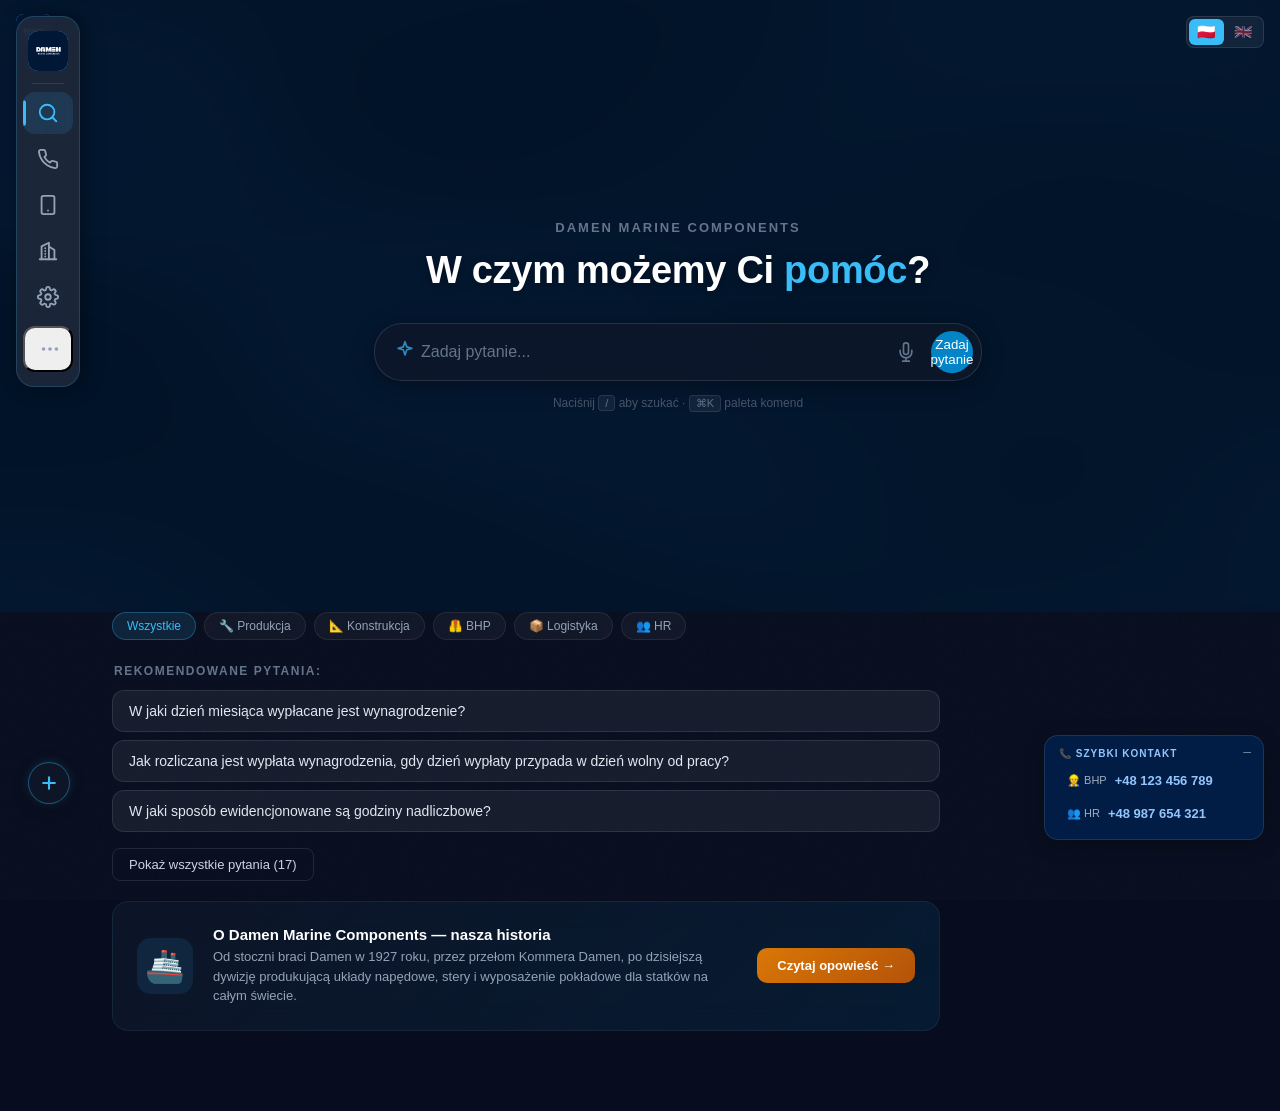
==== commit a17d3033: "Redesign sidebar icons, add FAB and context menu - Unify all sidebar SVG icons to 22x22px with 44x44" ====
--- a/index.html
+++ b/index.html
@@ -85,7 +85,11 @@
         overflow: hidden;
         white-space: nowrap;
     }
-    .vs-link svg { flex-shrink: 0; min-width: 20px; }
+    .vs-link svg {
+        flex-shrink: 0;
+        width: 22px; height: 22px;
+        min-width: 22px;
+    }
     .vs-label {
         font-size: 13px;
         font-weight: 500;
@@ -118,7 +122,75 @@
         border-radius: 0 3px 3px 0;
     }
     .vs-spacer { flex: 1; }
-    .vs-bhp { margin-top: auto; }
+
+    /* ── More Options button + Context Menu ───────────────────────── */
+    .vs-more { cursor: pointer; }
+    .vs-context-menu {
+        position: absolute;
+        bottom: 56px;
+        left: 50%;
+        transform: translateX(-50%);
+        min-width: 200px;
+        background: #1E293B;
+        border: 1px solid rgba(56, 189, 248, 0.2);
+        border-radius: 14px;
+        box-shadow: 0 12px 40px rgba(0, 0, 0, 0.5);
+        padding: 6px;
+        z-index: 99999;
+        opacity: 0;
+        pointer-events: none;
+        transform-origin: bottom center;
+        transition: opacity 0.2s ease, transform 0.2s ease;
+    }
+    .vs-context-menu.open {
+        opacity: 1;
+        pointer-events: all;
+    }
+    .vs-cm-item {
+        display: flex;
+        align-items: center;
+        gap: 10px;
+        padding: 10px 14px;
+        border-radius: 10px;
+        color: #CBD5E1;
+        font-size: 13px;
+        font-weight: 500;
+        text-decoration: none;
+        transition: background 0.15s;
+    }
+    .vs-cm-item:hover {
+        background: rgba(56, 189, 248, 0.1);
+        color: #38BDF8;
+    }
+
+    /* ── Floating Action Button ──────────────────────────────────────── */
+    .vs-fab {
+        position: fixed;
+        left: 28px;
+        bottom: 96px;
+        z-index: 110;
+        width: 42px;
+        height: 42px;
+        border-radius: 50%;
+        border: 1px solid rgba(56, 189, 248, 0.4);
+        background: rgba(15, 23, 42, 0.85);
+        backdrop-filter: blur(12px);
+        -webkit-backdrop-filter: blur(12px);
+        box-shadow: 0 4px 15px rgba(0, 0, 0, 0.35), 0 0 10px rgba(56, 189, 248, 0.2);
+        color: #38BDF8;
+        display: flex;
+        align-items: center;
+        justify-content: center;
+        cursor: pointer;
+        transition: transform 0.2s cubic-bezier(0.23, 1, 0.32, 1), box-shadow 0.2s;
+    }
+    .vs-fab:hover {
+        transform: translateY(-2px) scale(1.05);
+        box-shadow: 0 6px 20px rgba(0, 0, 0, 0.4), 0 0 16px rgba(56, 189, 248, 0.3);
+    }
+    .vs-fab:active {
+        transform: scale(0.95);
+    }
     @media (max-width: 768px) {
         .vsidebar {
             position: fixed;
@@ -135,7 +207,7 @@
             box-shadow: 0 -4px 20px rgba(0, 0, 0, 0.4);
         }
         .vsidebar:hover { width: 100%; }
-        .vs-logo, .vs-divider, .vs-spacer { display: none; }
+        .vs-logo, .vs-divider, .vs-spacer, .vs-more, .vs-context-menu, .vs-fab { display: none !important; }
         .vs-label { display: none !important; opacity: 0 !important; width: 0 !important; }
         .vs-link {
             width: auto; flex-direction: column; gap: 2px;
@@ -143,7 +215,7 @@
         }
         .vs-link::before { display: none !important; }
         .vs-link.active { background: rgba(56, 189, 248, 0.2); border-radius: 12px; }
-        .vs-link svg { min-width: 22px; }
+        .vs-link svg { min-width: 22px; width: 22px; height: 22px; }
         .vs-link:hover { transform: none !important; background: rgba(255,255,255,0.06); }
         .quick-contact { bottom: calc(60px + env(safe-area-inset-bottom, 0px)); right: 10px; min-width: 180px; }
         .qc-minimize {
@@ -1143,31 +1215,41 @@
         </a>
         <div class="vs-divider"></div>
         <a href="index.html" class="vs-link active" data-tip="FAQ">
-            <svg width="20" height="20" viewBox="0 0 24 24" fill="none" stroke="currentColor" stroke-width="2" stroke-linecap="round" stroke-linejoin="round"><circle cx="11" cy="11" r="8"/><line x1="21" y1="21" x2="16.65" y2="16.65"/></svg>
+            <svg width="22" height="22" viewBox="0 0 24 24" fill="none" stroke="currentColor" stroke-width="2" stroke-linecap="round" stroke-linejoin="round"><circle cx="11" cy="11" r="8"/><line x1="21" y1="21" x2="16.65" y2="16.65"/></svg>
             <span class="vs-label">FAQ</span>
         </a>
         <a href="contacts.html" class="vs-link" data-tip="Kontakty">
-            <svg width="20" height="20" viewBox="0 0 24 24" fill="none" stroke="currentColor" stroke-width="2" stroke-linecap="round" stroke-linejoin="round"><path d="M22 16.92v3a2 2 0 01-2.18 2 19.79 19.79 0 01-8.63-3.07 19.5 19.5 0 01-6-6 19.79 19.79 0 01-3.07-8.67A2 2 0 014.11 2h3a2 2 0 012 1.72c.127.96.361 1.903.7 2.81a2 2 0 01-.45 2.11L8.09 9.91a16 16 0 006 6l1.27-1.27a2 2 0 012.11-.45c.907.339 1.85.573 2.81.7A2 2 0 0122 16.92z"/></svg>
+            <svg width="22" height="22" viewBox="0 0 24 24" fill="none" stroke="currentColor" stroke-width="2" stroke-linecap="round" stroke-linejoin="round"><path d="M22 16.92v3a2 2 0 01-2.18 2 19.79 19.79 0 01-8.63-3.07 19.5 19.5 0 01-6-6 19.79 19.79 0 01-3.07-8.67A2 2 0 014.11 2h3a2 2 0 012 1.72c.127.96.361 1.903.7 2.81a2 2 0 01-.45 2.11L8.09 9.91a16 16 0 006 6l1.27-1.27a2 2 0 012.11-.45c.907.339 1.85.573 2.81.7A2 2 0 0122 16.92z"/></svg>
             <span class="vs-label">Kontakty</span>
         </a>
         <a href="contacts-v2.html" class="vs-link" data-tip="Kontakty v2">
-            <svg width="20" height="20" viewBox="0 0 24 24" fill="none" stroke="currentColor" stroke-width="2" stroke-linecap="round" stroke-linejoin="round"><rect x="3" y="3" width="7" height="7" rx="1"/><rect x="14" y="3" width="7" height="7" rx="1"/><rect x="3" y="14" width="7" height="7" rx="1"/><rect x="14" y="14" width="7" height="7" rx="1"/></svg>
-            <span class="vs-label">Bento</span>
+            <svg width="22" height="22" viewBox="0 0 24 24" fill="none" stroke="currentColor" stroke-width="2" stroke-linecap="round" stroke-linejoin="round"><rect x="5" y="2" width="14" height="20" rx="2" ry="2"/><line x1="12" y1="18" x2="12.01" y2="18"/></svg>
+            <span class="vs-label">Kontakty v2</span>
         </a>
         <a href="o-damen.html" class="vs-link" data-tip="O nas">
-            <svg width="20" height="20" viewBox="0 0 24 24" fill="none" stroke="currentColor" stroke-width="2" stroke-linecap="round" stroke-linejoin="round"><path d="M3 21h18"/><path d="M5 21V7l8-4v18"/><path d="M19 21V11l-6-4"/><path d="M9 9v.01"/><path d="M9 12v.01"/><path d="M9 15v.01"/><path d="M9 18v.01"/></svg>
+            <svg width="22" height="22" viewBox="0 0 24 24" fill="none" stroke="currentColor" stroke-width="2" stroke-linecap="round" stroke-linejoin="round"><path d="M3 21h18"/><path d="M5 21V7l8-4v18"/><path d="M19 21V11l-6-4"/><path d="M9 9v.01"/><path d="M9 12v.01"/><path d="M9 15v.01"/><path d="M9 18v.01"/></svg>
             <span class="vs-label">O nas</span>
         </a>
         <a href="admin.html" class="vs-link" data-tip="Admin">
-            <svg width="20" height="20" viewBox="0 0 24 24" fill="none" stroke="currentColor" stroke-width="2" stroke-linecap="round" stroke-linejoin="round"><circle cx="12" cy="12" r="3"/><path d="M19.4 15a1.65 1.65 0 00.33 1.82l.06.06a2 2 0 010 2.83 2 2 0 01-2.83 0l-.06-.06a1.65 1.65 0 00-1.82-.33 1.65 1.65 0 00-1 1.51V21a2 2 0 01-4 0v-.09A1.65 1.65 0 009 19.4a1.65 1.65 0 00-1.82.33l-.06.06a2 2 0 01-2.83-2.83l.06-.06A1.65 1.65 0 004.68 15a1.65 1.65 0 00-1.51-1H3a2 2 0 010-4h.09A1.65 1.65 0 004.6 9a1.65 1.65 0 00-.33-1.82l-.06-.06a2 2 0 012.83-2.83l.06.06A1.65 1.65 0 009 4.68a1.65 1.65 0 001-1.51V3a2 2 0 014 0v.09a1.65 1.65 0 001 1.51 1.65 1.65 0 001.82-.33l.06-.06a2 2 0 012.83 2.83l-.06.06A1.65 1.65 0 0019.4 9a1.65 1.65 0 001.51 1H21a2 2 0 010 4h-.09a1.65 1.65 0 00-1.51 1z"/></svg>
+            <svg width="22" height="22" viewBox="0 0 24 24" fill="none" stroke="currentColor" stroke-width="2" stroke-linecap="round" stroke-linejoin="round"><circle cx="12" cy="12" r="3"/><path d="M19.4 15a1.65 1.65 0 00.33 1.82l.06.06a2 2 0 010 2.83 2 2 0 01-2.83 0l-.06-.06a1.65 1.65 0 00-1.82-.33 1.65 1.65 0 00-1 1.51V21a2 2 0 01-4 0v-.09A1.65 1.65 0 009 19.4a1.65 1.65 0 00-1.82.33l-.06.06a2 2 0 01-2.83-2.83l.06-.06A1.65 1.65 0 004.68 15a1.65 1.65 0 00-1.51-1H3a2 2 0 010-4h.09A1.65 1.65 0 004.6 9a1.65 1.65 0 00-.33-1.82l-.06-.06a2 2 0 012.83-2.83l.06.06A1.65 1.65 0 009 4.68a1.65 1.65 0 001-1.51V3a2 2 0 014 0v.09a1.65 1.65 0 001 1.51 1.65 1.65 0 001.82-.33l.06-.06a2 2 0 012.83 2.83l-.06.06A1.65 1.65 0 0019.4 9a1.65 1.65 0 001.51 1H21a2 2 0 010 4h-.09a1.65 1.65 0 00-1.51 1z"/></svg>
             <span class="vs-label">Admin</span>
         </a>
         <div class="vs-spacer"></div>
-        <a href="#" class="vs-link vs-bhp" data-tip="BHP" id="sidebar-search">
-            <svg width="20" height="20" viewBox="0 0 24 24" fill="none" stroke="currentColor" stroke-width="2" stroke-linecap="round" stroke-linejoin="round"><path d="M12 22s8-4 8-10V5l-8-3-8 3v7c0 6 8 10 8 10z"/></svg>
-            <span class="vs-label">BHP</span>
-        </a>
+        <button class="vs-link vs-more" data-tip="Więcej opcji" id="vs-more-btn" aria-label="Więcej opcji" type="button">
+            <svg width="22" height="22" viewBox="0 0 24 24" fill="none" stroke="currentColor" stroke-width="2" stroke-linecap="round" stroke-linejoin="round"><circle cx="12" cy="12" r="1"/><circle cx="19" cy="12" r="1"/><circle cx="5" cy="12" r="1"/></svg>
+            <span class="vs-label">Więcej</span>
+        </button>
+        <div class="vs-context-menu" id="vs-context-menu">
+            <a href="#" class="vs-cm-item" id="cm-regulamin">📋 Regulamin zakładowy</a>
+            <a href="#" class="vs-cm-item" id="cm-report">⚠️ Zgłoś błąd</a>
+            <a href="#" class="vs-cm-item" id="cm-settings">⚙️ Ustawienia</a>
+        </div>
     </nav>
+
+    <!-- Floating Action Button (above sidebar) -->
+    <button class="vs-fab" id="vs-fab" title="Szybkie akcje" aria-label="Szybkie akcje" type="button">
+        <svg width="20" height="20" viewBox="0 0 24 24" fill="none" stroke="currentColor" stroke-width="2.5" stroke-linecap="round" stroke-linejoin="round"><line x1="12" y1="5" x2="12" y2="19"/><line x1="5" y1="12" x2="19" y2="12"/></svg>
+    </button>
 
     <!-- Command Palette (Cmd+K) -->
     <div class="cp-overlay" id="cp-overlay">
@@ -1619,13 +1701,51 @@
         }
     });
 
-    /* ── Sidebar search → opens command palette ────────────────────── */
+    /* ── Sidebar: More Options context menu + FAB ──────────────── */
     document.addEventListener('DOMContentLoaded', function() {
-        var sidebarSearch = document.getElementById('sidebar-search');
-        if (sidebarSearch) {
-            sidebarSearch.addEventListener('click', function(e) {
+        var moreBtn = document.getElementById('vs-more-btn');
+        var ctxMenu = document.getElementById('vs-context-menu');
+        var fabBtn = document.getElementById('vs-fab');
+
+        if (moreBtn && ctxMenu) {
+            moreBtn.addEventListener('click', function(e) {
                 e.preventDefault();
-                setTimeout(function() { openPalette(); }, 200);
+                e.stopPropagation();
+                ctxMenu.classList.toggle('open');
+            });
+            document.addEventListener('click', function(e) {
+                if (!ctxMenu.contains(e.target) && e.target !== moreBtn) {
+                    ctxMenu.classList.remove('open');
+                }
+            });
+            /* Context menu actions */
+            var cmRegulamin = document.getElementById('cm-regulamin');
+            var cmReport = document.getElementById('cm-report');
+            var cmSettings = document.getElementById('cm-settings');
+            if (cmRegulamin) cmRegulamin.addEventListener('click', function(e) {
+                e.preventDefault();
+                ctxMenu.classList.remove('open');
+                alert('Regulamin zakładowy — wkrótce');
+            });
+            if (cmReport) cmReport.addEventListener('click', function(e) {
+                e.preventDefault();
+                ctxMenu.classList.remove('open');
+                alert('Zgłoś błąd — wkrótce');
+            });
+            if (cmSettings) cmSettings.addEventListener('click', function(e) {
+                e.preventDefault();
+                ctxMenu.classList.remove('open');
+                alert('Ustawienia — wkrótce');
+            });
+        }
+
+        if (fabBtn) {
+            fabBtn.addEventListener('click', function() {
+                var input = document.getElementById('question-input');
+                if (input) {
+                    input.focus();
+                    window.scrollTo({ top: 0, behavior: 'smooth' });
+                }
             });
         }
 
--- a/style.css
+++ b/style.css
@@ -161,7 +161,8 @@
 }
 .vs-link svg {
     flex-shrink: 0;
-    min-width: 20px;
+    width: 22px; height: 22px;
+    min-width: 22px;
 }
 .vs-label {
     font-size: 13px;
@@ -195,12 +196,77 @@
     border-radius: 0 3px 3px 0;
 }
 
-.vs-bhp {
-    margin-top: auto;
-}
-
 .vs-spacer {
     flex: 1;
+}
+
+/* ── More Options button + Context Menu ───────────────────────── */
+.vs-more { cursor: pointer; }
+.vs-context-menu {
+    position: absolute;
+    bottom: 56px;
+    left: 50%;
+    transform: translateX(-50%);
+    min-width: 200px;
+    background: #1E293B;
+    border: 1px solid rgba(56, 189, 248, 0.2);
+    border-radius: 14px;
+    box-shadow: 0 12px 40px rgba(0, 0, 0, 0.5);
+    padding: 6px;
+    z-index: 99999;
+    opacity: 0;
+    pointer-events: none;
+    transform-origin: bottom center;
+    transition: opacity 0.2s ease, transform 0.2s ease;
+}
+.vs-context-menu.open {
+    opacity: 1;
+    pointer-events: all;
+}
+.vs-cm-item {
+    display: flex;
+    align-items: center;
+    gap: 10px;
+    padding: 10px 14px;
+    border-radius: 10px;
+    color: #CBD5E1;
+    font-size: 13px;
+    font-weight: 500;
+    text-decoration: none;
+    transition: background 0.15s;
+}
+.vs-cm-item:hover {
+    background: rgba(56, 189, 248, 0.1);
+    color: #38BDF8;
+}
+
+/* ── Floating Action Button ──────────────────────────────────────── */
+.vs-fab {
+    position: fixed;
+    left: 28px;
+    bottom: 96px;
+    z-index: 110;
+    width: 42px;
+    height: 42px;
+    border-radius: 50%;
+    border: 1px solid rgba(56, 189, 248, 0.4);
+    background: rgba(15, 23, 42, 0.85);
+    backdrop-filter: blur(12px);
+    -webkit-backdrop-filter: blur(12px);
+    box-shadow: 0 4px 15px rgba(0, 0, 0, 0.35), 0 0 10px rgba(56, 189, 248, 0.2);
+    color: #38BDF8;
+    display: flex;
+    align-items: center;
+    justify-content: center;
+    cursor: pointer;
+    transition: transform 0.2s cubic-bezier(0.23, 1, 0.32, 1), box-shadow 0.2s;
+}
+.vs-fab:hover {
+    transform: translateY(-2px) scale(1.05);
+    box-shadow: 0 6px 20px rgba(0, 0, 0, 0.4), 0 0 16px rgba(56, 189, 248, 0.3);
+}
+.vs-fab:active {
+    transform: scale(0.95);
 }
 
 /* Tooltip on hover (desktop only) */
@@ -245,9 +311,7 @@
         box-shadow: 0 -4px 20px rgba(0, 0, 0, 0.4);
     }
     .vsidebar:hover { width: 100%; }
-    .vs-logo { display: none; }
-    .vs-divider { display: none; }
-    .vs-spacer { display: none; }
+    .vs-logo, .vs-divider, .vs-spacer, .vs-more, .vs-context-menu, .vs-fab { display: none !important; }
     .vs-label { display: none !important; opacity: 0 !important; }
     .vs-link {
         width: auto;
@@ -263,7 +327,7 @@
         background: rgba(56, 189, 248, 0.2);
         border-radius: 12px;
     }
-    .vs-link svg { min-width: 22px; }
+    .vs-link svg { min-width: 22px; width: 22px; height: 22px; }
     .vs-link:hover { transform: none !important; background: rgba(255,255,255,0.06); }
 }
 
@@ -638,6 +702,14 @@
 }
 .quick-contact.minimized .qc-body { display: none; }
 .quick-contact.minimized { min-width: auto; padding: 6px 10px; }
+
+/* Hide quick-contact widget on non-FAQ pages */
+.hidden-contact-widget {
+    display: none !important;
+    visibility: hidden !important;
+    opacity: 0 !important;
+    pointer-events: none !important;
+}
 .qc-minimize {
     position: absolute;
     top: 6px;
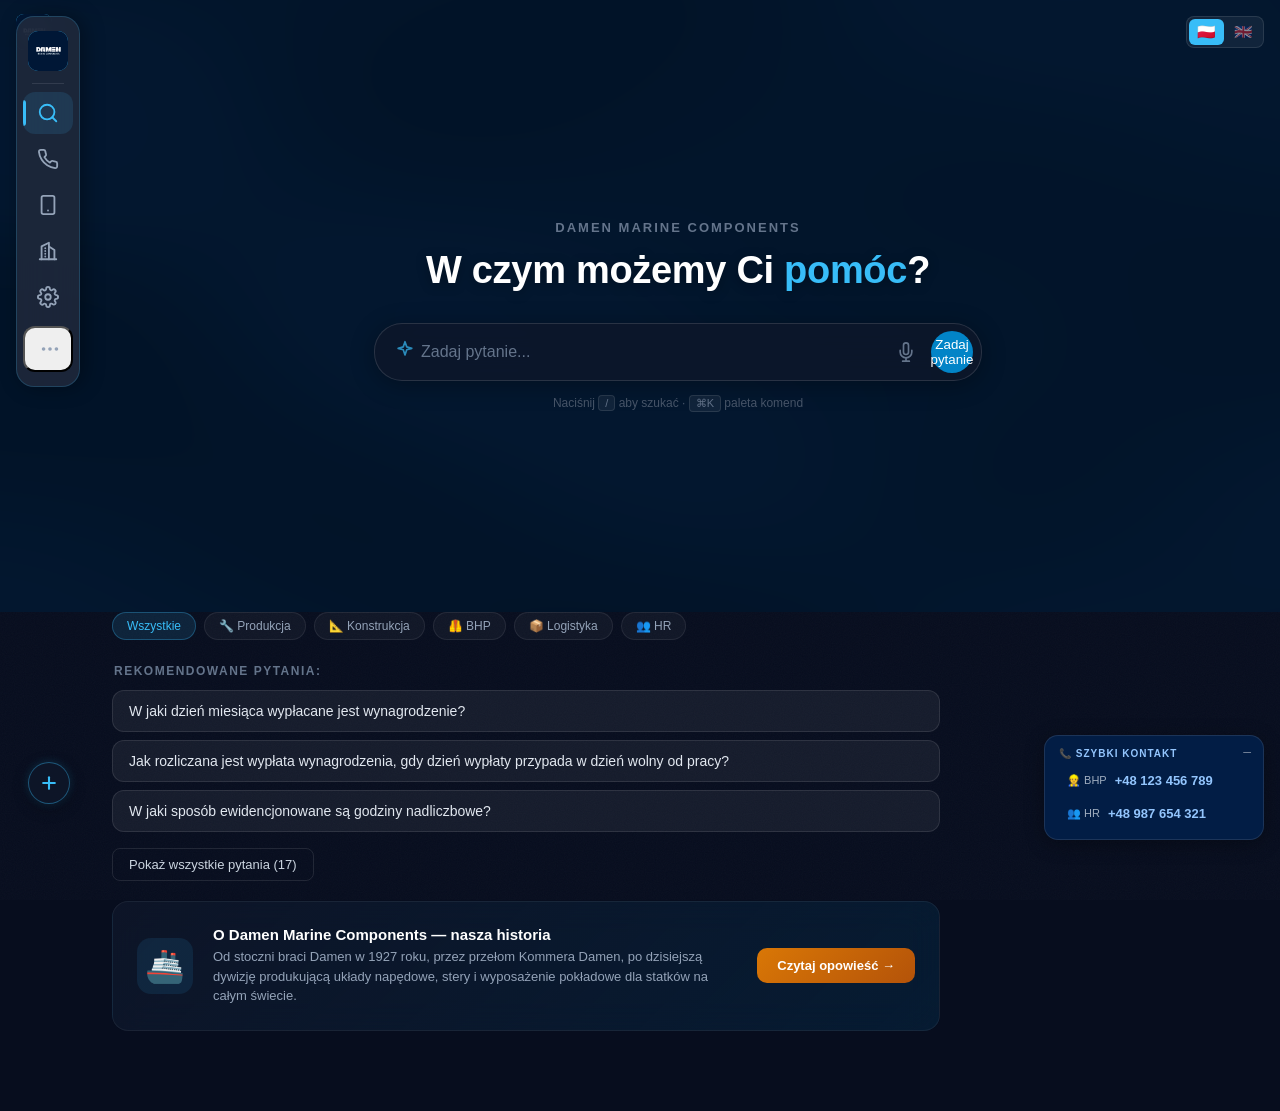
==== commit 9f3b3934: "Change search button to paper-plane send icon Replace right-arrow SVG with paper-plane (send) icon m" ====
--- a/index.html
+++ b/index.html
@@ -1324,10 +1324,10 @@
                                 <line x1="8" y1="23" x2="16" y2="23"></line>
                             </svg>
                         </button>
-                        <button id="ask-btn" class="hero-search-btn" aria-label="Szukaj">
-                            <svg width="18" height="18" viewBox="0 0 24 24" fill="none" stroke="currentColor" stroke-width="2.5" stroke-linecap="round" stroke-linejoin="round">
-                                <line x1="5" y1="12" x2="19" y2="12"></line>
-                                <polyline points="12 5 19 12 12 19"></polyline>
+                        <button id="ask-btn" class="hero-search-btn" aria-label="Wyślij">
+                            <svg width="18" height="18" viewBox="0 0 24 24" fill="none" stroke="currentColor" stroke-width="2" stroke-linecap="round" stroke-linejoin="round">
+                                <path d="M22 2L11 13"/>
+                                <path d="M22 2L15 22L11 13L2 9L22 2Z"/>
                             </svg>
                         </button>
                     </div>
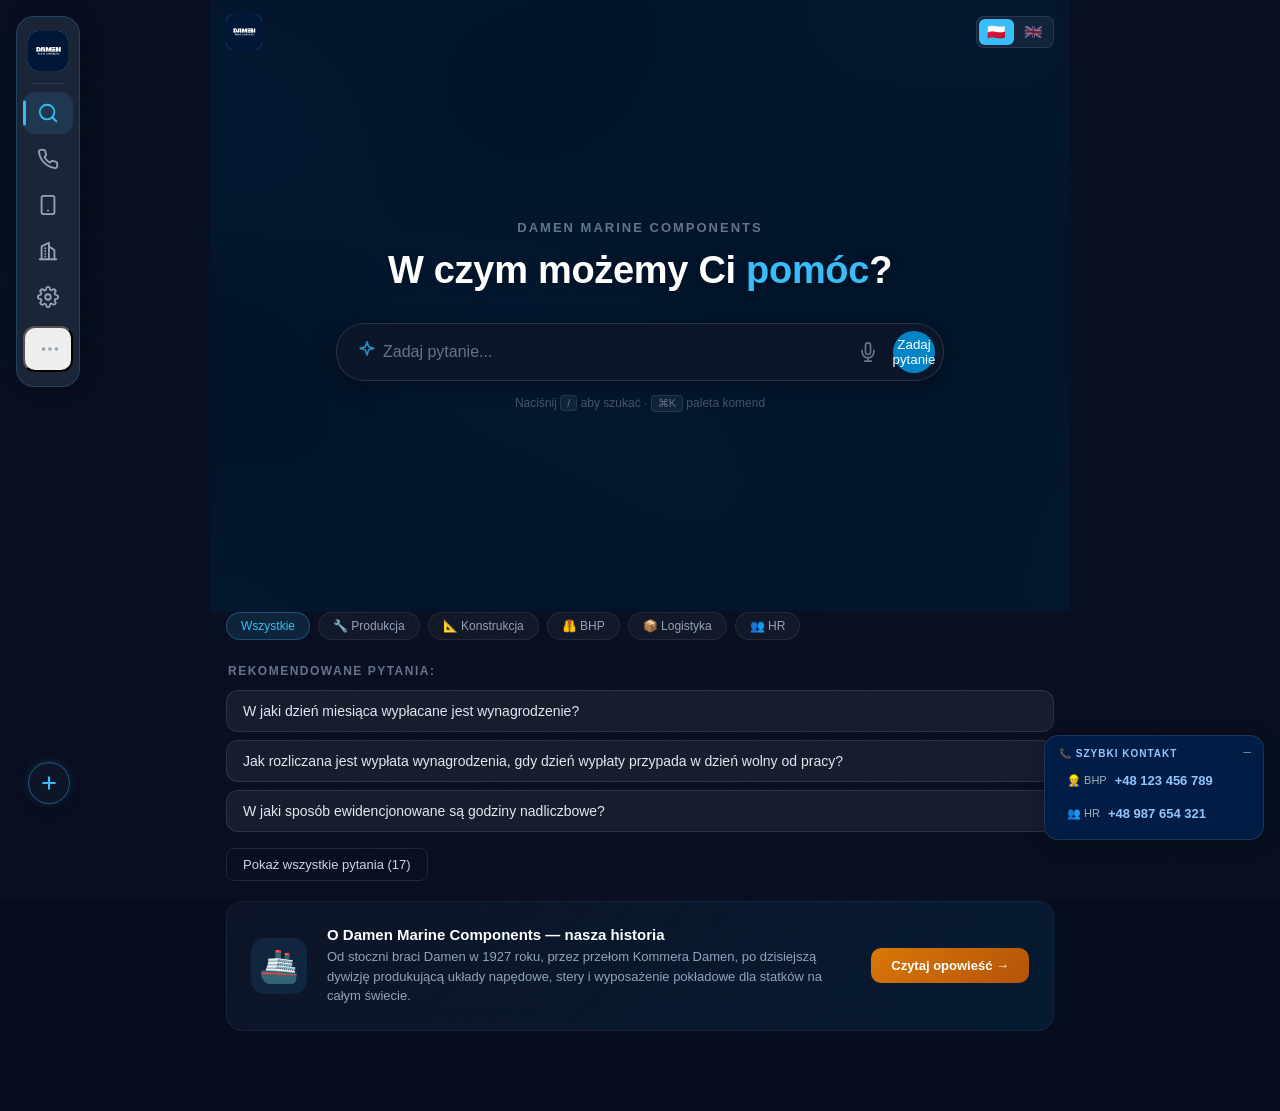
==== commit 51a40e97: "Center desktop layout — constrain hero and below-hero to 860px Remove full-width spanning that cause" ====
--- a/index.html
+++ b/index.html
@@ -298,11 +298,12 @@
         flex-direction: column;
         align-items: center;
         justify-content: center;
-        padding: 40px 20px 20px 96px;
+        padding: 40px 20px 20px;
         position: relative;
         z-index: 1;
         width: 100%;
-        max-width: 100%;
+        max-width: 860px;
+        margin: 0 auto;
         box-sizing: border-box;
         overflow: hidden;
     }
@@ -784,7 +785,6 @@
         width: 100%;
         max-width: 860px;
         margin: 0 auto;
-        margin-left: 96px;
         padding: 0 16px 80px;
         position: relative;
         z-index: 1;
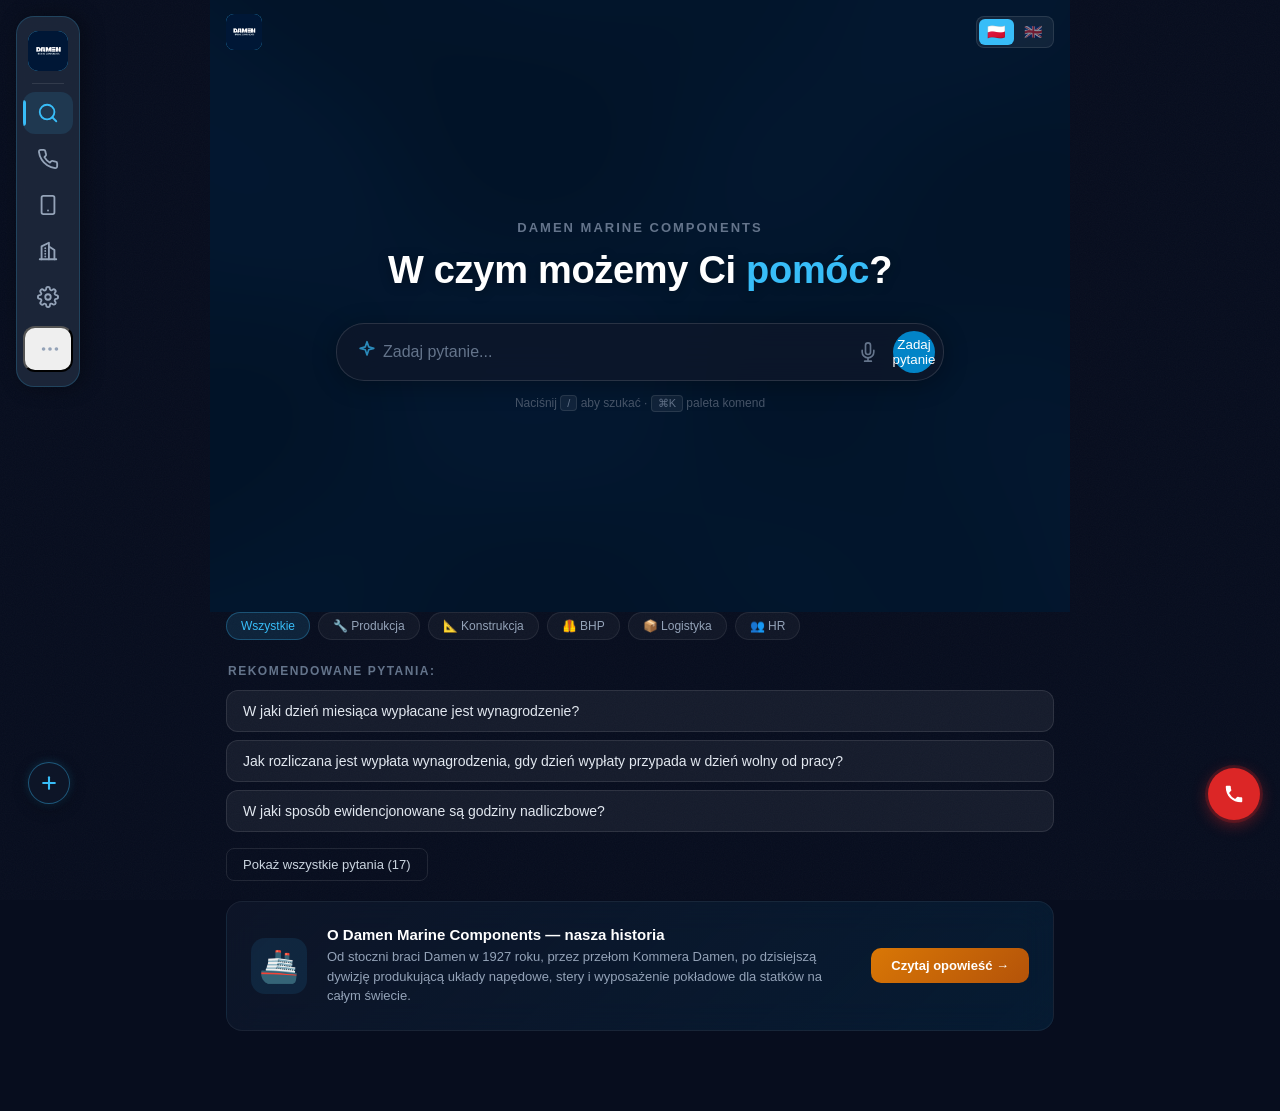
==== commit 7f967594: "Replace quick-contact with draggable red phone FAB + expandable bubble - Replace old fixed quick-con" ====
--- a/index.html
+++ b/index.html
@@ -217,14 +217,8 @@
         .vs-link.active { background: rgba(56, 189, 248, 0.2); border-radius: 12px; }
         .vs-link svg { min-width: 22px; width: 22px; height: 22px; }
         .vs-link:hover { transform: none !important; background: rgba(255,255,255,0.06); }
-        .quick-contact { bottom: calc(60px + env(safe-area-inset-bottom, 0px)); right: 10px; min-width: 180px; }
-        .qc-minimize {
-            position: absolute; top: 4px; right: 6px;
-            width: 22px; height: 22px;
-            display: flex; align-items: center; justify-content: center;
-            background: rgba(255,255,255,0.08); border-radius: 50%;
-            font-size: 16px; color: #94A3B8; z-index: 10;
-        }
+        .qc-fab { bottom: calc(70px + env(safe-area-inset-bottom, 0px)); right: 16px; width: 48px; height: 48px; }
+        .qc-bubble { min-width: 180px; }
     }
 
     /* ═══════════════ COMMAND PALETTE (inline to guarantee load) ════════════ */
@@ -1380,19 +1374,22 @@
         </div>
     </div>
 
-    <!-- Pływający dymek szybkiego kontaktu -->
-    <div class="quick-contact" id="quick-contact">
-        <button class="qc-minimize" id="qc-minimize" title="Zminimalizuj">–</button>
-        <div class="qc-body">
-            <div class="qc-title">📞 Szybki kontakt</div>
-            <div class="qc-item">
-                <span class="qc-role">👷 BHP</span>
-                <a href="tel:+48123456789" class="qc-phone">+48 123 456 789</a>
-            </div>
-            <div class="qc-item">
-                <span class="qc-role">👥 HR</span>
-                <a href="tel:+48987654321" class="qc-phone">+48 987 654 321</a>
-            </div>
+    <!-- Pływający telefon — przeciąganyFAB -->
+    <div class="qc-fab" id="qc-fab" title="Szybki kontakt">
+        <svg width="22" height="22" viewBox="0 0 24 24" fill="#fff" stroke="none"><path d="M6.62 10.79a15.05 15.05 0 006.59 6.59l2.2-2.2a1 1 0 011.01-.24c1.12.37 2.33.57 3.58.57a1 1 0 011 1V20a1 1 0 01-1 1C10.07 21 3 13.93 3 4a1 1 0 011-1h3.5a1 1 0 011 1c0 1.25.2 2.46.57 3.58a1 1 0 01-.24 1.01l-2.2 2.2z"/></svg>
+    </div>
+    <div class="qc-bubble" id="qc-bubble">
+        <div class="qc-bubble-header">
+            <span class="qc-bubble-title">Szybki kontakt</span>
+            <button class="qc-bubble-close" id="qc-bubble-close" aria-label="Zamknij">&times;</button>
+        </div>
+        <div class="qc-bubble-item">
+            <span class="qc-bubble-role">👷 BHP</span>
+            <a href="tel:+48123456789" class="qc-bubble-phone">+48 123 456 789</a>
+        </div>
+        <div class="qc-bubble-item">
+            <span class="qc-bubble-role">👥 HR</span>
+            <a href="tel:+48987654321" class="qc-bubble-phone">+48 987 654 321</a>
         </div>
     </div>
 
@@ -1689,16 +1686,112 @@
         });
     });
 
-    /* ── Quick Contact toggle ───────────────────────────────────────── */
+    /* ── Quick Contact — Draggable Red Phone FAB ──────────────────── */
     document.addEventListener('DOMContentLoaded', function() {
-        var qcMin = document.getElementById('qc-minimize');
-        var qc = document.getElementById('quick-contact');
-        if (qcMin && qc) {
-            qcMin.addEventListener('click', function() {
-                qc.classList.toggle('minimized');
-                qcMin.textContent = qc.classList.contains('minimized') ? '+' : '–';
+        var fab = document.getElementById('qc-fab');
+        var bubble = document.getElementById('qc-bubble');
+        var closeBtn = document.getElementById('qc-bubble-close');
+        if (!fab || !bubble) return;
+
+        /* Position bubble near FAB */
+        function positionBubble() {
+            var r = fab.getBoundingClientRect();
+            var bw = 210;
+            var bh = bubble.offsetHeight || 140;
+            var left = r.right - bw;
+            var top = r.top - bh - 10;
+            if (top < 10) top = r.bottom + 10;
+            if (left < 10) left = 10;
+            bubble.style.left = left + 'px';
+            bubble.style.top = top + 'px';
+        }
+
+        /* Toggle bubble */
+        fab.addEventListener('click', function(e) {
+            if (fab.classList.contains('was-dragged')) {
+                fab.classList.remove('was-dragged');
+                return;
+            }
+            bubble.classList.toggle('open');
+            if (bubble.classList.contains('open')) positionBubble();
+        });
+        if (closeBtn) {
+            closeBtn.addEventListener('click', function() {
+                bubble.classList.remove('open');
             });
         }
+        /* Close on outside click */
+        document.addEventListener('click', function(e) {
+            if (!fab.contains(e.target) && !bubble.contains(e.target)) {
+                bubble.classList.remove('open');
+            }
+        });
+
+        /* ── Drag logic (touch + mouse) ─────────────────────────── */
+        var isDragging = false;
+        var startX, startY, startLeft, startTop;
+        var dragMoved = false;
+
+        function onStart(clientX, clientY) {
+            isDragging = true;
+            dragMoved = false;
+            var r = fab.getBoundingClientRect();
+            startLeft = r.left;
+            startTop = r.top;
+            startX = clientX;
+            startY = clientY;
+            fab.classList.add('dragging');
+            bubble.classList.remove('open');
+        }
+
+        function onMove(clientX, clientY) {
+            if (!isDragging) return;
+            var dx = clientX - startX;
+            var dy = clientY - startY;
+            if (Math.abs(dx) > 3 || Math.abs(dy) > 3) dragMoved = true;
+            var newLeft = startLeft + dx;
+            var newTop = startTop + dy;
+            /* Clamp to viewport */
+            var vw = window.innerWidth;
+            var vh = window.innerHeight;
+            newLeft = Math.max(0, Math.min(vw - 52, newLeft));
+            newTop = Math.max(0, Math.min(vh - 52, newTop));
+            fab.style.left = newLeft + 'px';
+            fab.style.top = newTop + 'px';
+            fab.style.right = 'auto';
+            fab.style.bottom = 'auto';
+        }
+
+        function onEnd() {
+            if (!isDragging) return;
+            isDragging = false;
+            fab.classList.remove('dragging');
+            if (dragMoved) {
+                fab.classList.add('was-dragged');
+            }
+        }
+
+        /* Touch events */
+        fab.addEventListener('touchstart', function(e) {
+            var t = e.touches[0];
+            onStart(t.clientX, t.clientY);
+        }, { passive: true });
+        document.addEventListener('touchmove', function(e) {
+            if (!isDragging) return;
+            var t = e.touches[0];
+            onMove(t.clientX, t.clientY);
+        }, { passive: true });
+        document.addEventListener('touchend', onEnd);
+
+        /* Mouse events */
+        fab.addEventListener('mousedown', function(e) {
+            e.preventDefault();
+            onStart(e.clientX, e.clientY);
+        });
+        document.addEventListener('mousemove', function(e) {
+            onMove(e.clientX, e.clientY);
+        });
+        document.addEventListener('mouseup', onEnd);
     });
 
     /* ── Sidebar: More Options context menu + FAB ──────────────── */
--- a/style.css
+++ b/style.css
@@ -682,84 +682,137 @@
 }
 
 /* ═══════════════════════════════════════════════════════════════════════════
-   QUICK CONTACT BUBBLE (shared)
-   ═══════════════════════════════════════════════════════════════════════════ */
-
-.quick-contact {
+   QUICK CONTACT — Draggable Red Phone FAB
+   ═══════════════════════════════════════════════════════════════════════════ */
+
+.qc-fab {
     position: fixed;
-    bottom: 60px;
-    right: 16px;
+    bottom: 80px;
+    right: 20px;
     z-index: 10000;
-    background: var(--navy-800);
-    border: 1px solid var(--glass-border);
-    border-radius: 14px;
-    box-shadow: 0 4px 20px rgba(0,0,0,0.3);
-    padding: 12px 14px;
-    min-width: 220px;
-    backdrop-filter: blur(16px);
-    animation: qcSlideIn 0.4s ease;
-    transition: opacity 0.25s, transform 0.25s;
-}
-.quick-contact.minimized .qc-body { display: none; }
-.quick-contact.minimized { min-width: auto; padding: 6px 10px; }
-
-/* Hide quick-contact widget on non-FAQ pages */
+    width: 52px;
+    height: 52px;
+    border-radius: 50%;
+    background: #DC2626;
+    border: none;
+    box-shadow: 0 4px 16px rgba(220, 38, 38, 0.45), 0 0 0 3px rgba(220, 38, 38, 0.2);
+    display: flex;
+    align-items: center;
+    justify-content: center;
+    cursor: grab;
+    user-select: none;
+    -webkit-user-select: none;
+    touch-action: none;
+    transition: transform 0.2s cubic-bezier(0.23, 1, 0.32, 1), box-shadow 0.2s;
+    animation: qcPulse 2.5s ease-in-out infinite;
+}
+.qc-fab:hover {
+    transform: scale(1.1);
+    box-shadow: 0 6px 24px rgba(220, 38, 38, 0.55), 0 0 0 4px rgba(220, 38, 38, 0.25);
+}
+.qc-fab:active {
+    cursor: grabbing;
+    transform: scale(0.95);
+    animation: none;
+}
+.qc-fab.dragging {
+    cursor: grabbing;
+    transform: scale(1.12);
+    box-shadow: 0 8px 32px rgba(220, 38, 38, 0.6), 0 0 0 5px rgba(220, 38, 38, 0.3);
+    animation: none;
+}
+@keyframes qcPulse {
+    0%, 100% { box-shadow: 0 4px 16px rgba(220, 38, 38, 0.45), 0 0 0 3px rgba(220, 38, 38, 0.2); }
+    50% { box-shadow: 0 4px 20px rgba(220, 38, 38, 0.55), 0 0 0 6px rgba(220, 38, 38, 0.1); }
+}
+
+/* Bubble */
+.qc-bubble {
+    position: fixed;
+    z-index: 10001;
+    background: rgba(15, 23, 42, 0.92);
+    backdrop-filter: blur(20px);
+    -webkit-backdrop-filter: blur(20px);
+    border: 1px solid rgba(255, 255, 255, 0.1);
+    border-radius: 16px;
+    box-shadow: 0 12px 40px rgba(0, 0, 0, 0.5);
+    padding: 14px 16px;
+    min-width: 200px;
+    opacity: 0;
+    pointer-events: none;
+    transform: scale(0.9) translateY(8px);
+    transform-origin: bottom right;
+    transition: opacity 0.2s ease, transform 0.2s cubic-bezier(0.23, 1, 0.32, 1);
+}
+.qc-bubble.open {
+    opacity: 1;
+    pointer-events: all;
+    transform: scale(1) translateY(0);
+}
+.qc-bubble-header {
+    display: flex;
+    align-items: center;
+    justify-content: space-between;
+    margin-bottom: 10px;
+    padding-bottom: 8px;
+    border-bottom: 1px solid rgba(255, 255, 255, 0.06);
+}
+.qc-bubble-title {
+    font-size: 11px;
+    font-weight: 700;
+    color: #EF4444;
+    text-transform: uppercase;
+    letter-spacing: 1px;
+}
+.qc-bubble-close {
+    background: rgba(255, 255, 255, 0.06);
+    border: none;
+    color: #94A3B8;
+    font-size: 16px;
+    width: 24px;
+    height: 24px;
+    border-radius: 6px;
+    cursor: pointer;
+    display: flex;
+    align-items: center;
+    justify-content: center;
+    transition: background 0.15s, color 0.15s;
+}
+.qc-bubble-close:hover {
+    background: rgba(255, 255, 255, 0.12);
+    color: #E2E8F0;
+}
+.qc-bubble-item {
+    display: flex;
+    align-items: center;
+    gap: 10px;
+    margin-bottom: 6px;
+    padding: 6px 8px;
+    border-radius: 8px;
+    transition: background 0.15s;
+}
+.qc-bubble-item:last-child { margin-bottom: 0; }
+.qc-bubble-item:hover { background: rgba(255, 255, 255, 0.06); }
+.qc-bubble-role {
+    font-size: 12px;
+    color: #94A3B8;
+}
+.qc-bubble-phone {
+    font-size: 14px;
+    font-weight: 700;
+    color: #38BDF8;
+    text-decoration: none;
+    white-space: nowrap;
+}
+.qc-bubble-phone:hover { text-decoration: underline; }
+
+/* Hide on non-FAQ pages */
 .hidden-contact-widget {
     display: none !important;
     visibility: hidden !important;
     opacity: 0 !important;
     pointer-events: none !important;
 }
-.qc-minimize {
-    position: absolute;
-    top: 6px;
-    right: 8px;
-    background: none;
-    border: none;
-    color: var(--titanium-600);
-    font-size: 14px;
-    cursor: pointer;
-    padding: 2px 4px;
-    line-height: 1;
-    border-radius: 4px;
-    transition: color 0.15s;
-}
-.qc-minimize:hover { color: var(--titanium-300); }
-@keyframes qcSlideIn {
-    from { opacity: 0; transform: translateY(20px); }
-    to { opacity: 1; transform: translateY(0); }
-}
-.qc-title {
-    font-size: 10px;
-    font-weight: 700;
-    color: var(--arctic-400);
-    text-transform: uppercase;
-    letter-spacing: 1px;
-    margin-bottom: 8px;
-}
-.qc-item {
-    display: flex;
-    align-items: center;
-    gap: 8px;
-    margin-bottom: 6px;
-    padding: 6px 8px;
-    border-radius: 8px;
-    transition: background 0.15s;
-}
-.qc-item:last-child { margin-bottom: 0; }
-.qc-item:hover { background: rgba(255,255,255,0.06); }
-.qc-role {
-    font-size: 11px;
-    color: var(--titanium-500);
-}
-.qc-phone {
-    font-size: 13px;
-    font-weight: 700;
-    color: var(--arctic-400);
-    text-decoration: none;
-    white-space: nowrap;
-}
-.qc-phone:hover { text-decoration: underline; }
 
 /* ═══════════════════════════════════════════════════════════════════════════
    COMMAND PALETTE (Cmd+K / Ctrl+K)
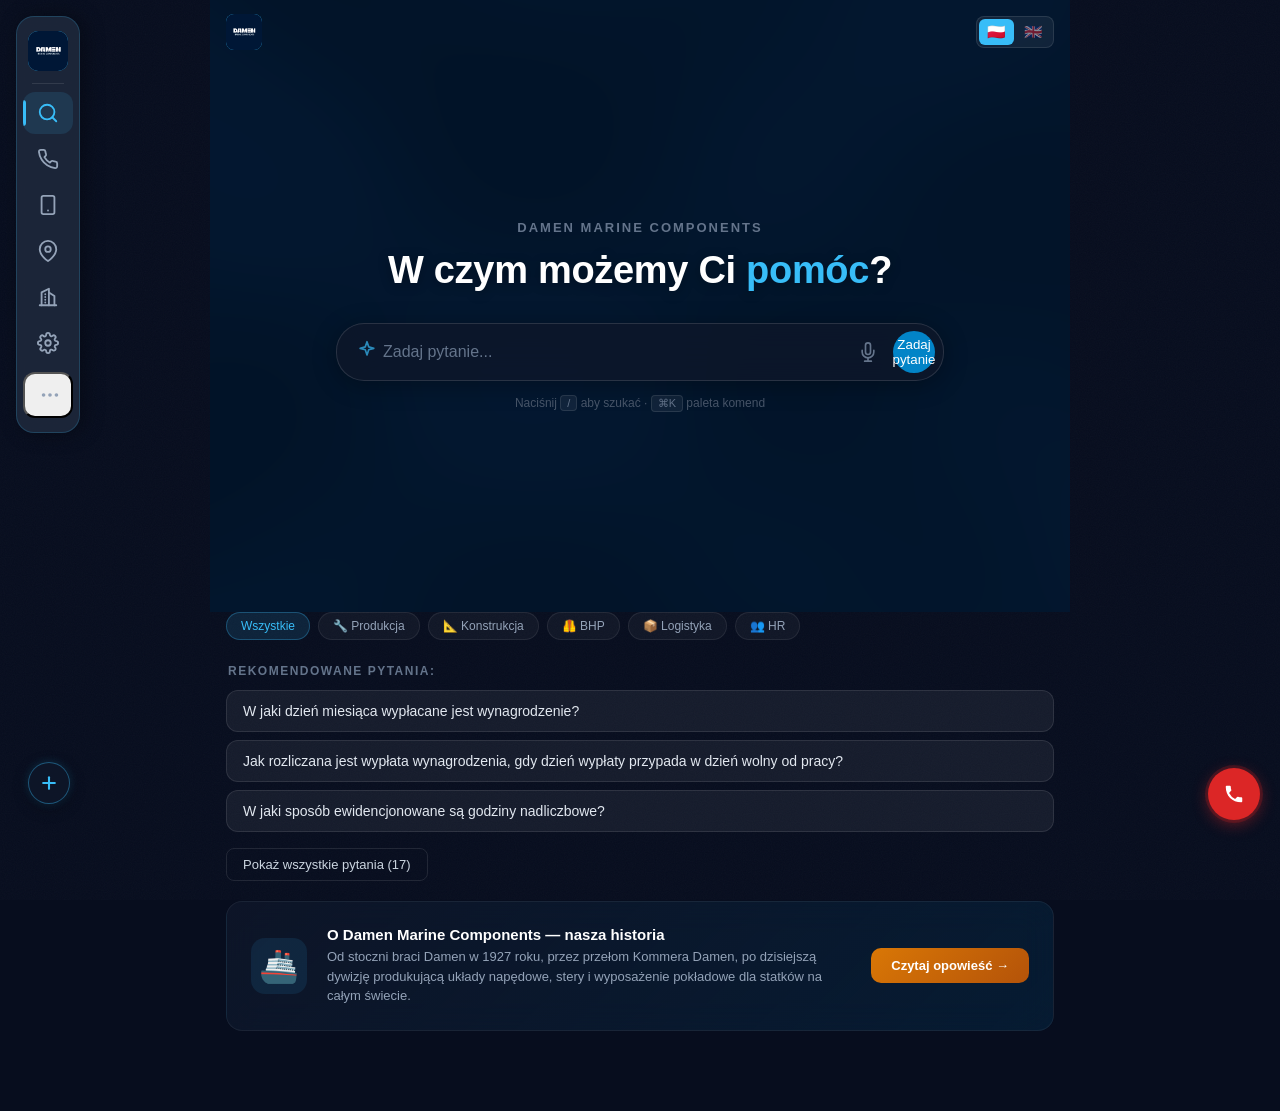
==== commit 17e97324: "Add plant map page with image paste/upload and sidebar map-pin link New mapa.html card: paste (Ctrl+" ====
--- a/index.html
+++ b/index.html
@@ -1220,6 +1220,10 @@
             <svg width="22" height="22" viewBox="0 0 24 24" fill="none" stroke="currentColor" stroke-width="2" stroke-linecap="round" stroke-linejoin="round"><rect x="5" y="2" width="14" height="20" rx="2" ry="2"/><line x1="12" y1="18" x2="12.01" y2="18"/></svg>
             <span class="vs-label">Kontakty v2</span>
         </a>
+        <a href="mapa.html" class="vs-link" data-tip="Mapa zakładu">
+            <svg width="22" height="22" viewBox="0 0 24 24" fill="none" stroke="currentColor" stroke-width="2" stroke-linecap="round" stroke-linejoin="round"><path d="M21 10c0 7-9 13-9 13s-9-6-9-13a9 9 0 0 1 18 0z"/><circle cx="12" cy="10" r="3"/></svg>
+            <span class="vs-label">Mapa</span>
+        </a>
         <a href="o-damen.html" class="vs-link" data-tip="O nas">
             <svg width="22" height="22" viewBox="0 0 24 24" fill="none" stroke="currentColor" stroke-width="2" stroke-linecap="round" stroke-linejoin="round"><path d="M3 21h18"/><path d="M5 21V7l8-4v18"/><path d="M19 21V11l-6-4"/><path d="M9 9v.01"/><path d="M9 12v.01"/><path d="M9 15v.01"/><path d="M9 18v.01"/></svg>
             <span class="vs-label">O nas</span>
@@ -1259,6 +1263,7 @@
                     <div class="cp-item" data-url="index.html"><span class="cp-item-icon">🏠</span>FAQ — Asystent dla pracowników<span class="cp-item-hint">Strona główna</span></div>
                     <div class="cp-item" data-url="contacts.html"><span class="cp-item-icon">📞</span>Kontakty (3D Wheel)<span class="cp-item-hint">Książka telefoniczna</span></div>
                     <div class="cp-item" data-url="contacts-v2.html"><span class="cp-item-icon">📋</span>Kontakty v2<span class="cp-item-hint">Bento Grid</span></div>
+                    <div class="cp-item" data-url="mapa.html"><span class="cp-item-icon">📍</span>Mapa zakładu<span class="cp-item-hint">Plan hali</span></div>
                     <div class="cp-item" data-url="o-damen.html"><span class="cp-item-icon">🚢</span>O Damen Marine Components<span class="cp-item-hint">Historia firmy</span></div>
                     <div class="cp-item" data-url="admin.html"><span class="cp-item-icon">⚙️</span>Panel admina<span class="cp-item-hint">Edycja FAQ</span></div>
                 </div>
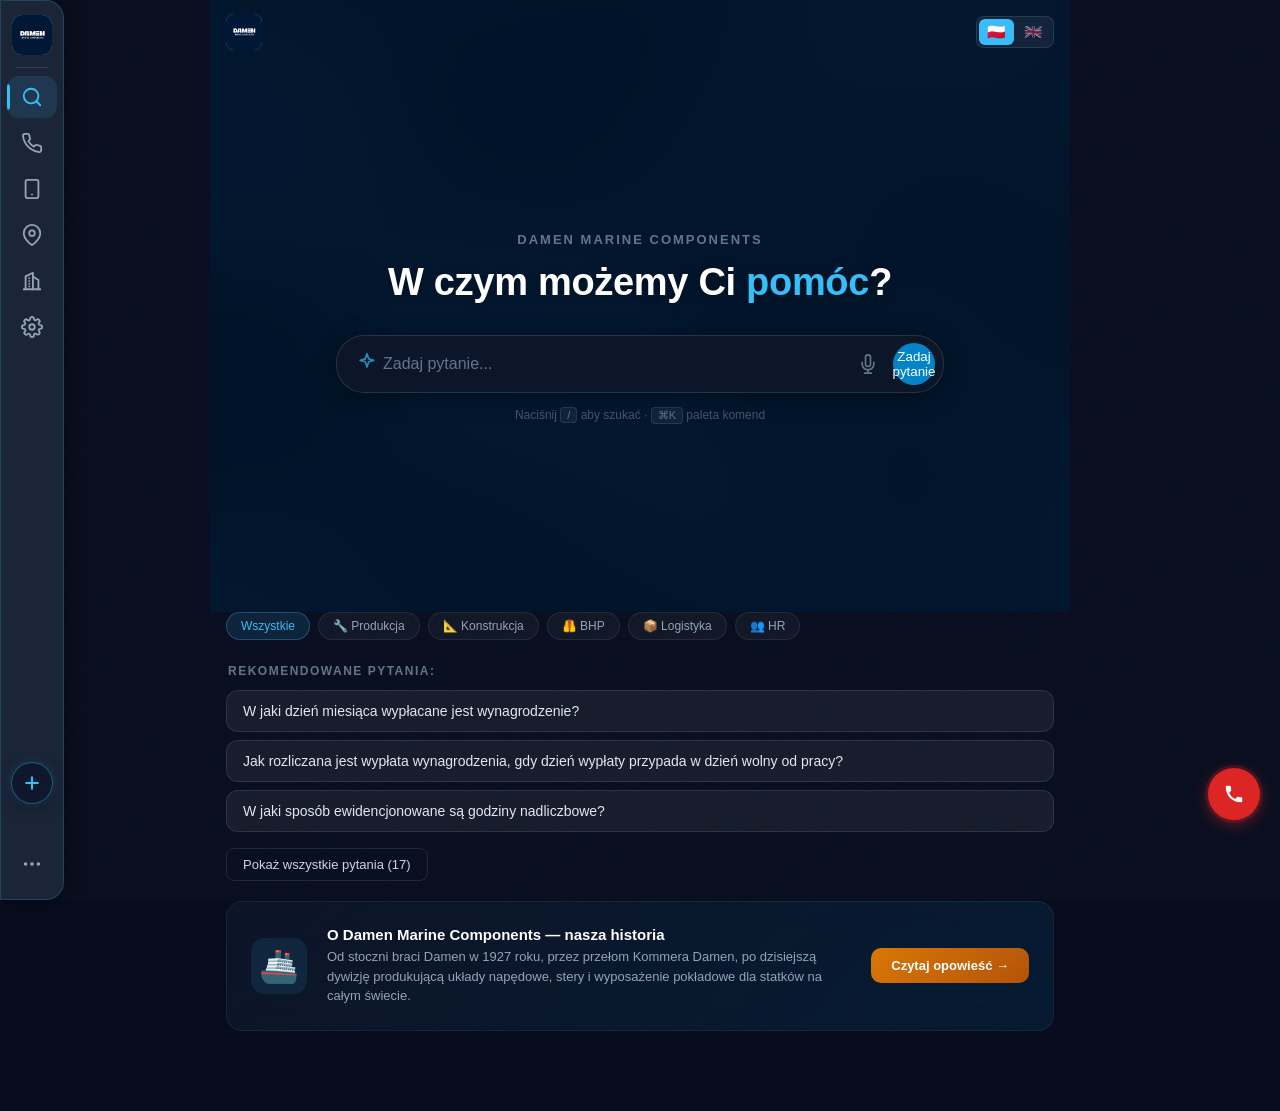
==== commit 45620ba3: "Popraw responsywność headera, logotypu DAMEN i menu bocznego na mobile - header: jawny flex (nowrap," ====
--- a/index.html
+++ b/index.html
@@ -25,27 +25,28 @@
         overflow-x: hidden;
         position: relative;
         background: #070D1E;
-        padding-top: env(safe-area-inset-top);
-        padding-bottom: env(safe-area-inset-bottom);
-        padding-left: env(safe-area-inset-left);
-        padding-right: env(safe-area-inset-right);
+        /* Safe-area insets are applied per component (header, sidebar, content)
+           so they are counted exactly once and never double up. */
     }
 
     /* ═══════════════ VERTICAL SIDEBAR (inline to guarantee load) ═══════════ */
     .vsidebar {
         position: fixed;
-        top: 16px; left: 16px;
+        top: 0;
+        left: env(safe-area-inset-left, 0px);
         width: 64px;
+        height: 100dvh;
         background: rgba(30, 41, 59, 0.9);
         backdrop-filter: blur(16px);
         -webkit-backdrop-filter: blur(16px);
         border: 1px solid rgba(56, 189, 248, 0.2);
-        border-radius: 18px;
-        z-index: 9990;
+        border-radius: 0 18px 18px 0;
+        z-index: 1000;
         display: flex;
         flex-direction: column;
         align-items: center;
         padding: 14px 0;
+        padding-top: max(14px, env(safe-area-inset-top, 16px));
         gap: 4px;
         box-shadow: 4px 0 20px rgba(0, 0, 0, 0.35);
         transition: width 0.3s cubic-bezier(0.23, 1, 0.32, 1);
@@ -124,7 +125,14 @@
     .vs-spacer { flex: 1; }
 
     /* ── More Options button + Context Menu ───────────────────────── */
-    .vs-more { cursor: pointer; }
+    .vs-more {
+        cursor: pointer;
+        background: transparent;
+        border: none;
+        font-family: inherit;
+        -webkit-appearance: none;
+        appearance: none;
+    }
     .vs-context-menu {
         position: absolute;
         bottom: 56px;
@@ -166,9 +174,9 @@
     /* ── Floating Action Button ──────────────────────────────────────── */
     .vs-fab {
         position: fixed;
-        left: 28px;
+        left: calc(env(safe-area-inset-left, 0px) + 11px);
         bottom: 96px;
-        z-index: 110;
+        z-index: 1001;
         width: 42px;
         height: 42px;
         border-radius: 50%;
@@ -195,12 +203,13 @@
         .vsidebar {
             position: fixed;
             top: auto; bottom: 0; left: 0; right: 0;
-            width: 100%; height: 60px;
+            width: 100%;
+            height: calc(60px + env(safe-area-inset-bottom, 0px));
             flex-direction: row;
             justify-content: space-around;
             align-items: center;
             border-radius: 0;
-            padding: 0 8px;
+            padding: 0 8px env(safe-area-inset-bottom, 0px);
             gap: 0;
             border: none;
             border-top: 1px solid rgba(56, 189, 248, 0.15);
@@ -293,6 +302,10 @@
         align-items: center;
         justify-content: center;
         padding: 40px 20px 20px;
+        /* keep flow content below the absolutely positioned header (logo bottom = inset + 50px) */
+        padding-top: calc(64px + env(safe-area-inset-top, 0px));
+        padding-left: max(20px, env(safe-area-inset-left, 0px));
+        padding-right: max(20px, env(safe-area-inset-right, 0px));
         position: relative;
         z-index: 1;
         width: 100%;
@@ -304,7 +317,10 @@
     @media (max-width: 768px) {
         .hero {
             min-height: 72vh;
-            padding: max(16px, env(safe-area-inset-top)) 16px 16px 16px;
+            padding-top: calc(52px + env(safe-area-inset-top, 0px));
+            padding-bottom: 16px;
+            padding-left: max(16px, env(safe-area-inset-left, 0px));
+            padding-right: max(16px, env(safe-area-inset-right, 0px));
         }
     }
 
@@ -313,41 +329,67 @@
         top: 0; left: 0; right: 0;
         width: 100%;
         display: flex;
+        flex-wrap: nowrap;
         align-items: center;
         justify-content: space-between;
+        gap: 8px;
         padding: 14px 16px;
+        padding-top: max(14px, env(safe-area-inset-top, 16px));
+        padding-left: max(16px, env(safe-area-inset-left, 0px));
+        padding-right: max(16px, env(safe-area-inset-right, 0px));
         z-index: 5;
         box-sizing: border-box;
     }
     @media (max-width: 768px) {
         .hero-top {
-            padding: max(10px, env(safe-area-inset-top)) 12px 10px 12px;
+            padding-top: max(10px, env(safe-area-inset-top, 16px));
+            padding-bottom: 10px;
+            padding-left: max(12px, env(safe-area-inset-left, 0px));
+            padding-right: max(12px, env(safe-area-inset-right, 0px));
+        }
+    }
+    /* Clear the fixed side rail (64px) when the hero sits against the left edge */
+    @media (min-width: 769px) and (max-width: 987px) {
+        .hero-top {
+            padding-left: calc(env(safe-area-inset-left, 0px) + 96px);
         }
     }
     .hero-logo {
+        display: flex;
+        align-items: center;
+        justify-content: center;
         height: 36px;
+        max-height: 36px;
         width: auto;
         background: #38BDF8;
         border-radius: 8px;
-        display: flex;
-        align-items: center;
-        justify-content: center;
         overflow: hidden;
         flex-shrink: 0;
         margin: 0;
         margin-right: auto;
         object-fit: contain;
     }
-    .hero-logo img { width: 100%; height: 100%; object-fit: contain; }
+    .hero-logo img {
+        display: block;
+        height: 100%;
+        width: auto;
+        max-height: 36px;
+        max-width: 100%;
+        object-fit: contain;
+        flex-shrink: 0;
+    }
     .hero-logo:hover { transform: scale(1.05); transition: transform 0.2s; }
     @media (max-width: 768px) {
-        .hero-logo { height: 32px; }
+        .hero-logo { height: 32px; max-height: 32px; }
+        .hero-logo img { max-height: 32px; }
     }
 
     .hero-nav {
         display: flex;
         align-items: center;
         gap: 8px;
+        margin-left: auto;
+        flex-shrink: 0;
     }
     .hero-lang {
         display: flex;
@@ -604,11 +646,11 @@
     }
     body.is-searching .hero {
         min-height: 32vh;
-        padding-top: 20px;
+        padding-top: calc(64px + env(safe-area-inset-top, 0px));
         padding-bottom: 12px;
     }
     @media (max-width: 600px) {
-        body.is-searching .hero { min-height: 36vh; padding-top: 16px; }
+        body.is-searching .hero { min-height: 36vh; padding-top: calc(52px + env(safe-area-inset-top, 0px)); }
     }
 
     .hero-hint,
@@ -780,6 +822,9 @@
         max-width: 860px;
         margin: 0 auto;
         padding: 0 16px 80px;
+        padding-left: max(16px, env(safe-area-inset-left, 0px));
+        padding-right: max(16px, env(safe-area-inset-right, 0px));
+        padding-bottom: calc(80px + env(safe-area-inset-bottom, 0px));
         position: relative;
         z-index: 1;
         box-sizing: border-box;
@@ -787,7 +832,6 @@
     @media (max-width: 768px) {
         .below-hero {
             margin-left: 0;
-            padding: 0 16px calc(80px + env(safe-area-inset-bottom, 0px));
         }
     }
 
@@ -1198,6 +1242,46 @@
         .pwa-step-text { font-size: 12px; }
         .pwa-actions { flex-direction: column; }
         .pwa-btn-primary, .pwa-btn-secondary { width: 100%; text-align: center; }
+    }
+
+    /* ═══════════════ LANDSCAPE / SHORT VIEWPORTS (phones & small windows) ══ */
+    @media (orientation: landscape) and (max-height: 500px) {
+        .hero-top {
+            padding-top: max(8px, env(safe-area-inset-top, 16px));
+            padding-bottom: 8px;
+        }
+        .hero-logo { height: 32px; max-height: 32px; }
+        .hero-logo img { max-height: 32px; }
+        .hero {
+            min-height: 92vh;
+            padding-top: calc(48px + env(safe-area-inset-top, 0px));
+            padding-bottom: 12px;
+        }
+        body.is-searching .hero { padding-top: calc(48px + env(safe-area-inset-top, 0px)); }
+        .hero h1 { font-size: clamp(22px, 5vw, 30px); margin-bottom: 14px; }
+        .hero-greeting { margin-bottom: 6px; }
+        .qc-fab { right: calc(20px + env(safe-area-inset-right, 0px)); }
+    }
+    /* Bottom-bar navigation (phones up to 768px wide) */
+    @media (orientation: landscape) and (max-height: 500px) and (max-width: 768px) {
+        .vsidebar {
+            height: calc(50px + env(safe-area-inset-bottom, 0px));
+            padding-bottom: env(safe-area-inset-bottom, 0px);
+        }
+        .vs-link { padding-top: 5px; padding-bottom: 5px; }
+        .qc-fab { bottom: calc(60px + env(safe-area-inset-bottom, 0px)); }
+    }
+    /* Side rail (wider phones in landscape, tablets, short desktop windows) */
+    @media (orientation: landscape) and (max-height: 500px) and (min-width: 769px) {
+        .vsidebar {
+            padding-top: max(8px, env(safe-area-inset-top, 16px));
+            padding-bottom: 8px;
+            gap: 2px;
+        }
+        .vs-logo { width: 34px; height: 34px; }
+        .vs-divider { margin: 2px 0; }
+        .vs-link { padding-top: 6px; padding-bottom: 6px; }
+        .qc-fab { bottom: calc(72px + env(safe-area-inset-bottom, 0px)); }
     }
     </style>
 </head>
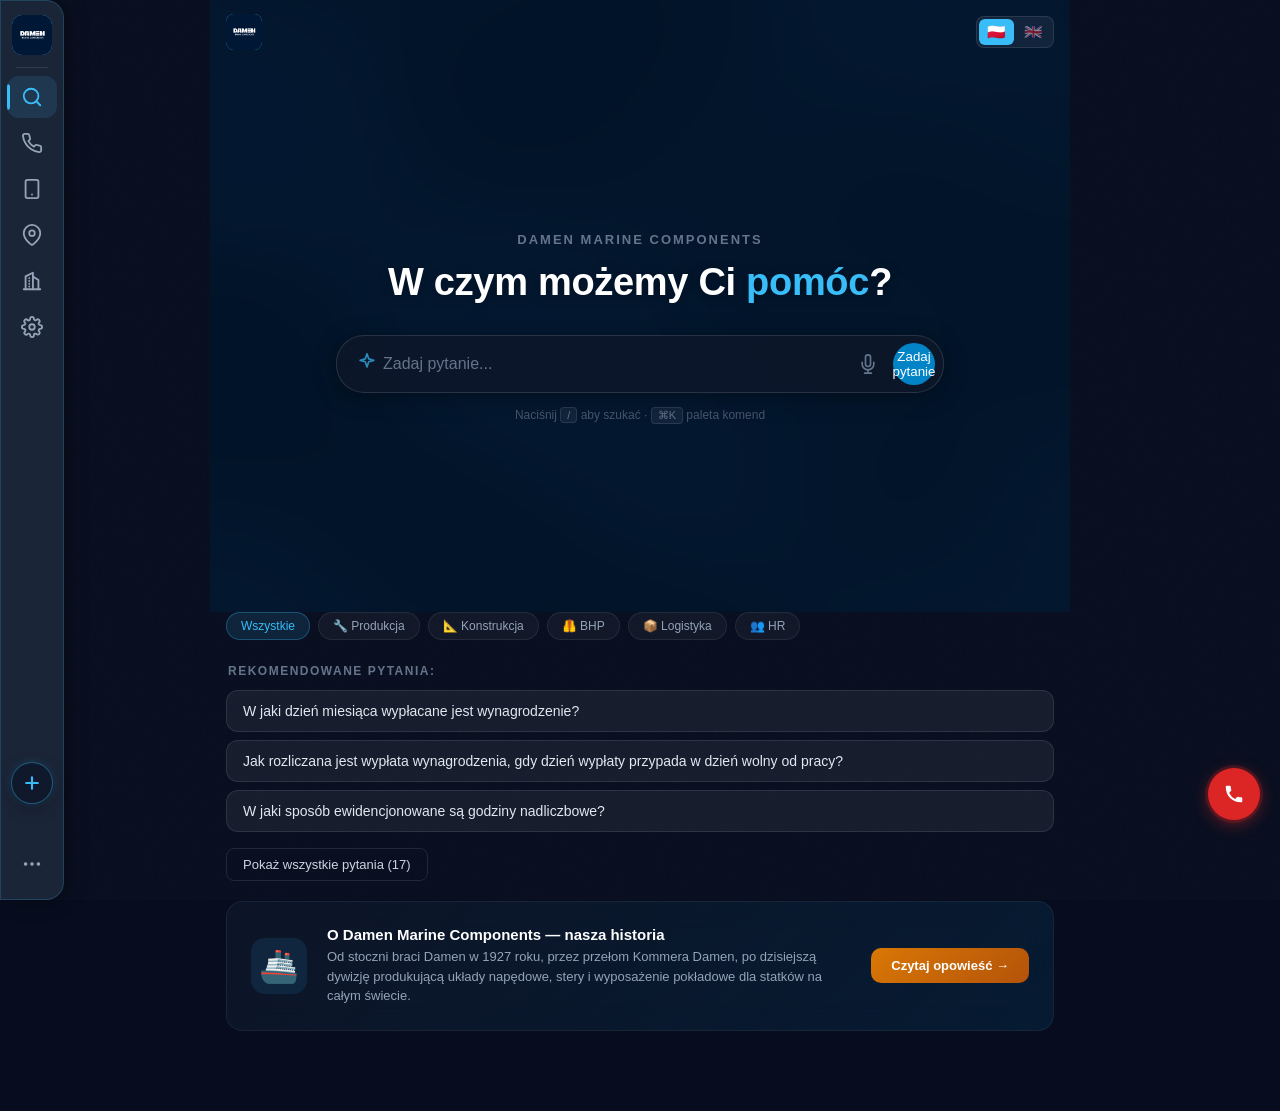
==== commit d6656b7a: "Pokazuj pełne pytanie i odpowiedź bezpośrednio pod paskiem zapytania (bez dużej przerwy) Po Enter he" ====
--- a/index.html
+++ b/index.html
@@ -653,12 +653,21 @@
         body.is-searching .hero { min-height: 36vh; padding-top: calc(52px + env(safe-area-inset-top, 0px)); }
     }
 
+    /* ── Tryb odpowiedzi: hero kurczy się do zawartości, żeby pytanie i
+          odpowiedź leżały bezpośrednio pod paskiem zapytania (bez przerwy) ── */
+    body.answer-open .hero {
+        min-height: 0;
+        padding-bottom: 10px;
+    }
+    body.answer-open .hero-hint { display: none; }
+
     .hero-hint,
     .cat-pills,
     .rec-section,
     .story-banner,
     .answer-section {
-        transition: opacity 0.3s ease, max-height 0.4s ease, transform 0.3s ease;
+        transition: opacity 0.3s ease, max-height 0.4s ease, transform 0.3s ease,
+                    padding 0.3s ease, margin 0.3s ease;
     }
     body.is-searching .hero-hint,
     body.is-searching .cat-pills,
@@ -669,6 +678,8 @@
         pointer-events: none;
         max-height: 0;
         overflow: hidden;
+        padding: 0;
+        margin: 0;
         transform: translateY(-10px);
     }
 
@@ -1009,6 +1020,17 @@
         border-radius: 16px;
         padding: 20px;
     }
+    .answer-question {
+        font-size: 16px;
+        font-weight: 700;
+        line-height: 1.45;
+        color: #F1F5F9;
+        margin-bottom: 12px;
+        padding-bottom: 12px;
+        border-bottom: 1px solid rgba(56, 189, 248, 0.25);
+        word-break: break-word;
+    }
+    .answer-question:empty { display: none; }
     .answer-box h3 {
         font-size: 12px;
         color: #38BDF8;
@@ -1429,6 +1451,7 @@
         <!-- Answer (hidden by default) -->
         <div class="answer-section reveal" id="answer-box" style="display:none;">
             <div class="answer-box">
+                <div class="answer-question" id="answer-question"></div>
                 <h3 id="answer-title">Odpowiedź</h3>
                 <p id="answer-text"></p>
                 <div id="answer-media"></div>
@@ -1608,7 +1631,8 @@
         function exitSearchMode() {
             document.body.classList.remove('is-searching');
             results.innerHTML = '';
-            results.style.maxHeight = '0';
+            // czyścimy tylko ewentualny styl inline — domyślny CSS ma max-height: 0
+            results.style.maxHeight = '';
         }
 
         function renderResults(matches, query) {
@@ -1678,12 +1702,16 @@
             }
         });
 
-        // Clear on Escape
+        // Clear on Escape / Enter
         input.addEventListener('keydown', function(e) {
             if (e.key === 'Escape') {
                 input.value = '';
                 exitSearchMode();
                 input.blur();
+            } else if (e.key === 'Enter') {
+                // przerwij odliczanie podmiany wyników — odpowiedź ma zostać
+                // wyświetlona od razu pod paskiem, bez powrotu trybu wyszukiwania
+                clearTimeout(debounceTimer);
             }
         });
     })();
